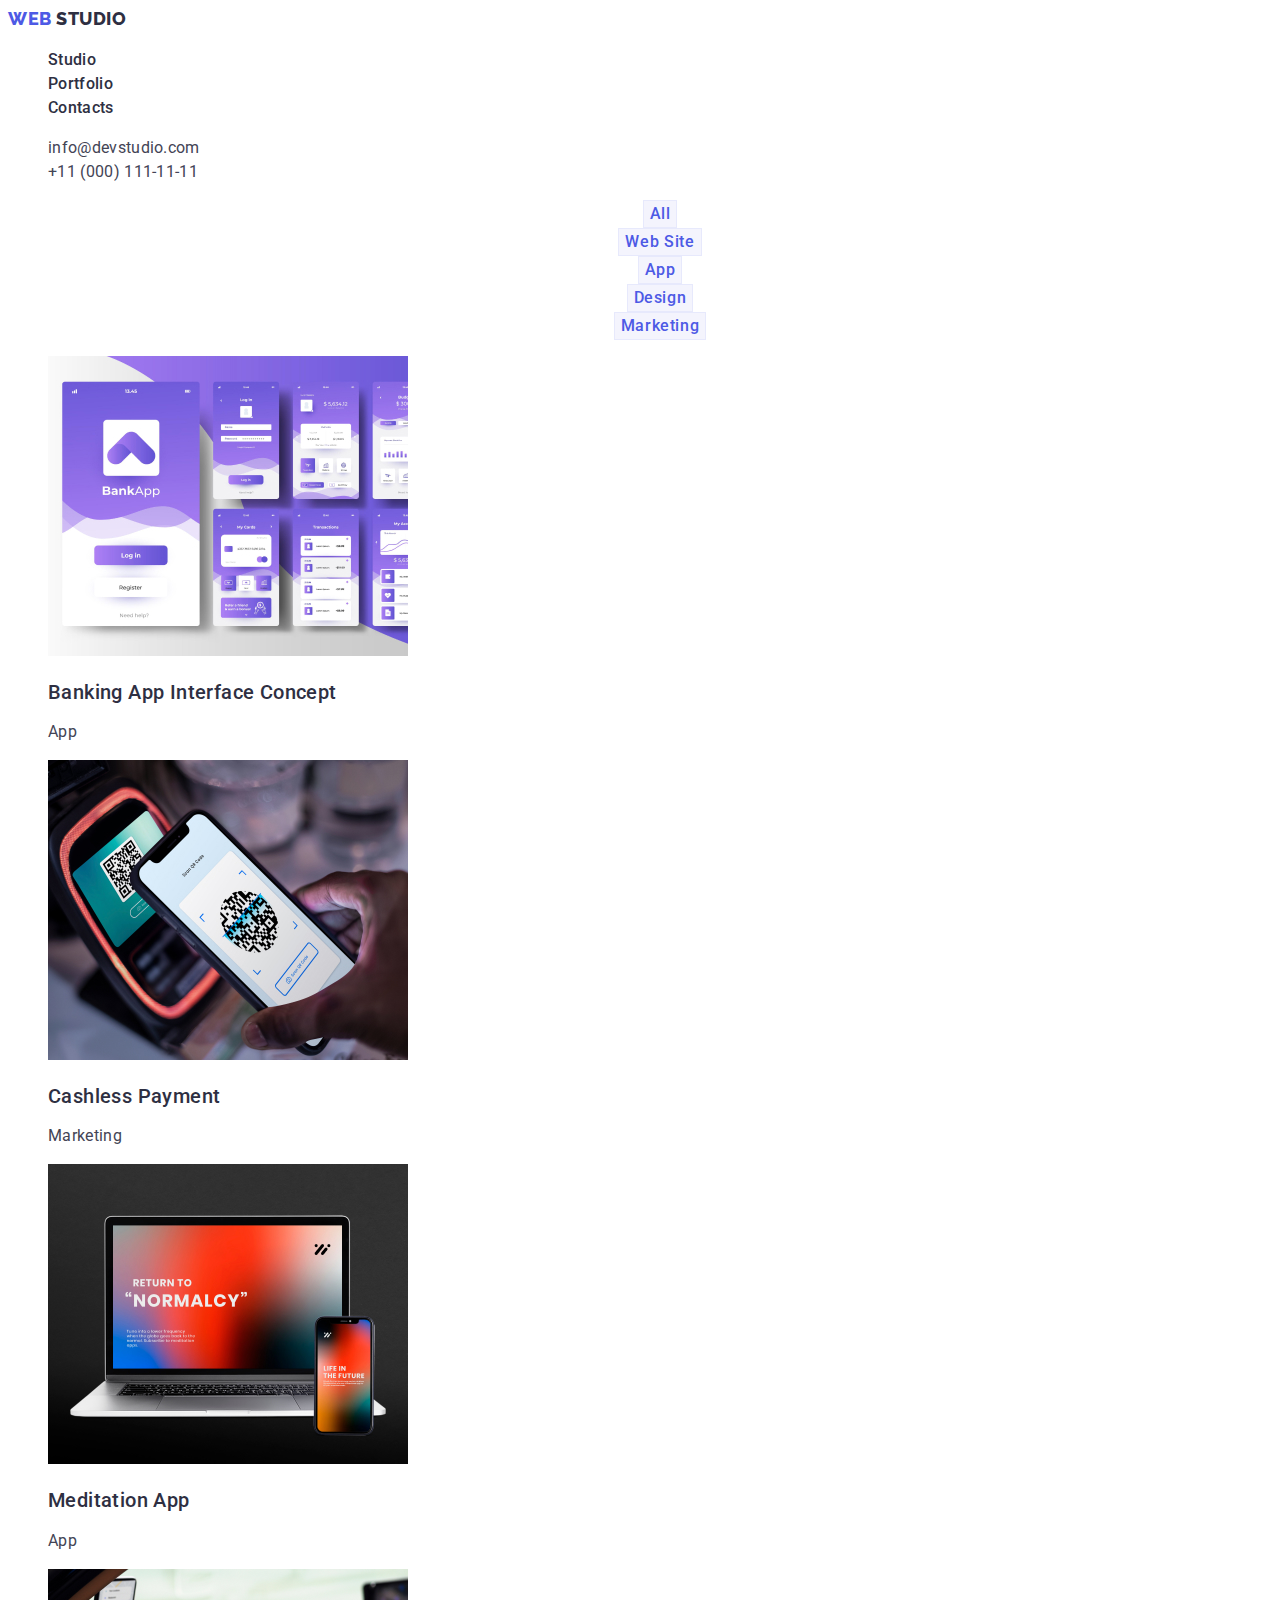
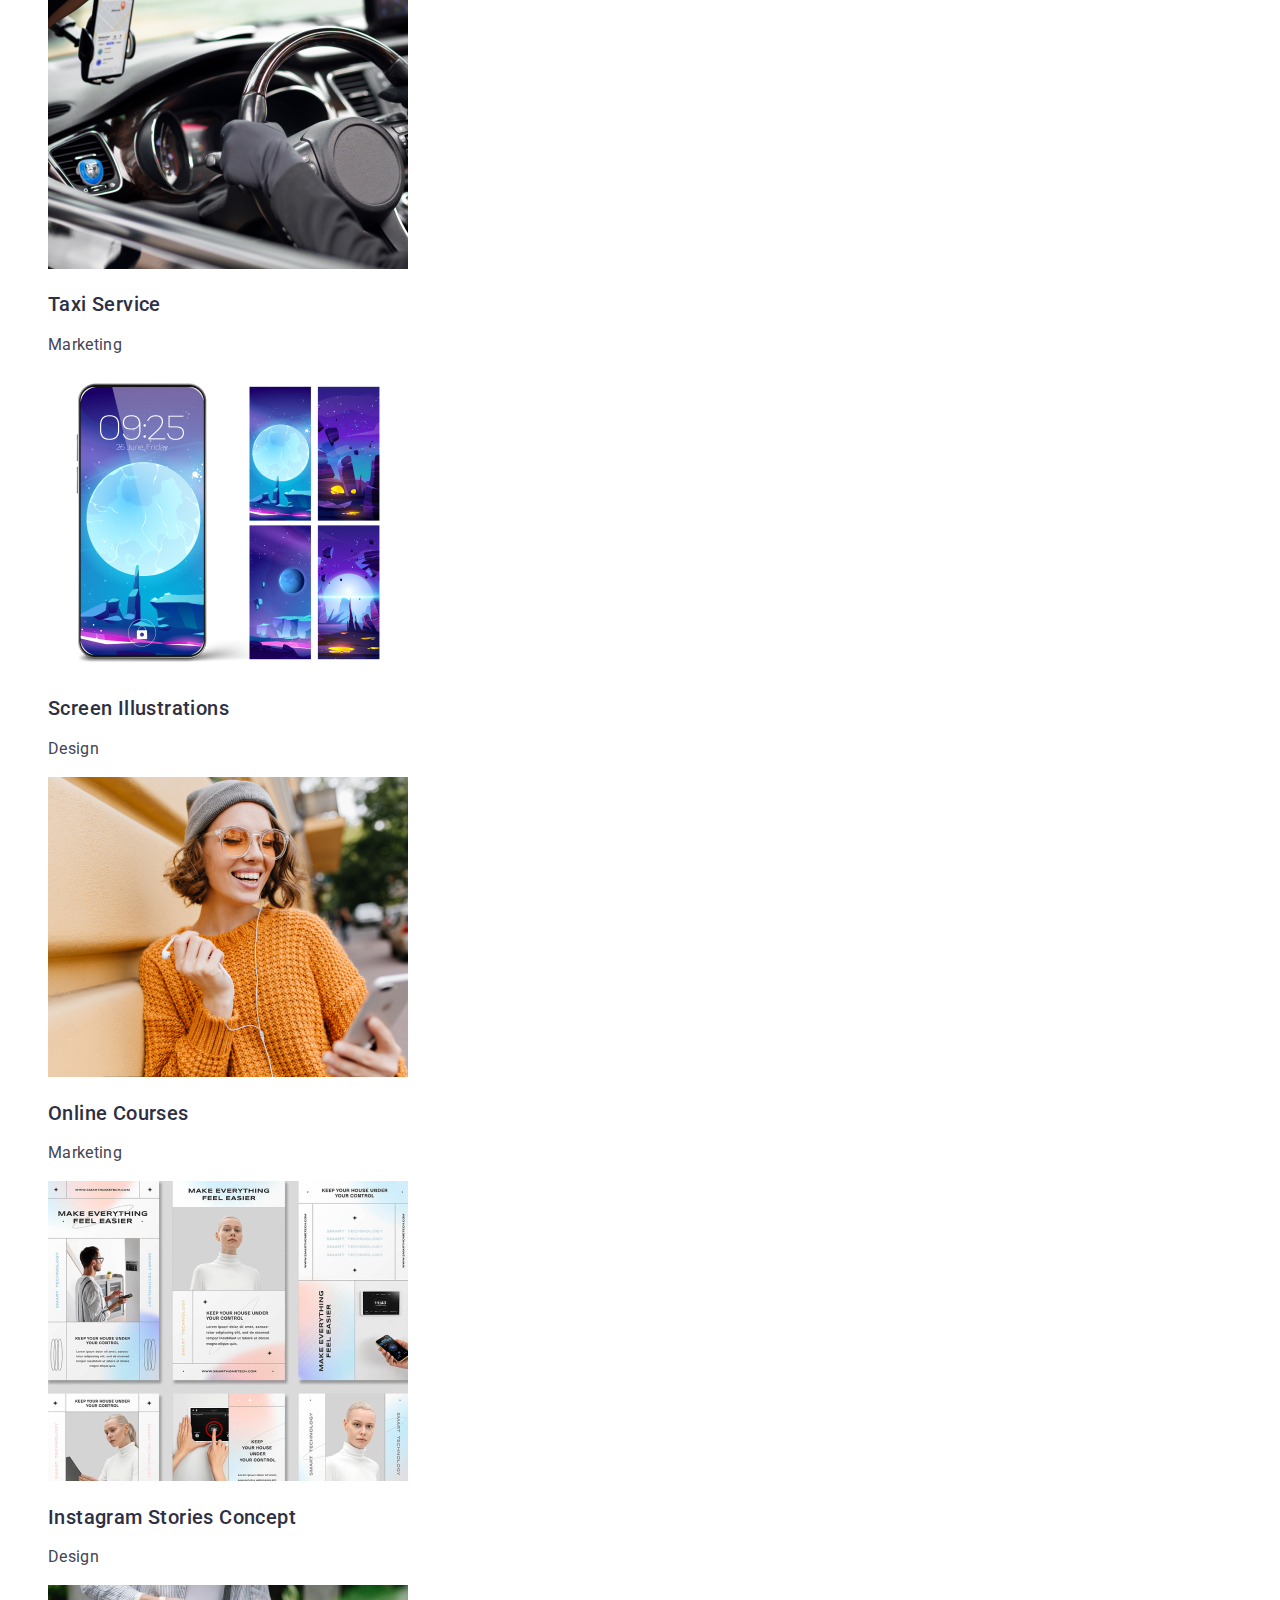
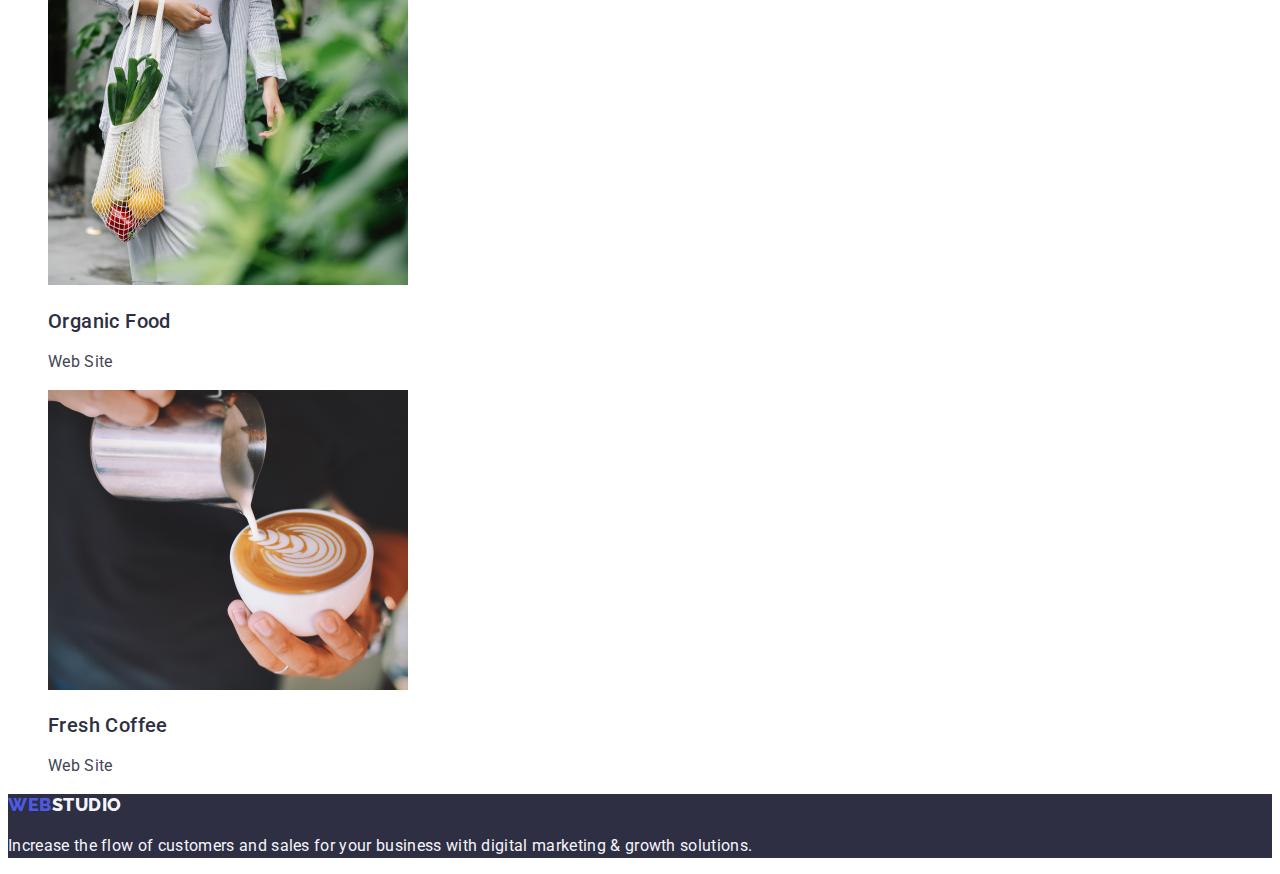
==== portfolio.html @ d9db2a0a "Initial commit" ====
<!DOCTYPE html>
<html lang="en">
  <head>
    <meta charset="UTF-8" />
    <meta name="viewport" content="width=device-width, initial-scale=1.0" />
    <title>WebStudio</title>
    <link rel="preconnect" href="https://fonts.googleapis.com" />
    <link rel="preconnect" href="https://fonts.gstatic.com" crossorigin />
    <link
      href="https://fonts.googleapis.com/css2?family=Raleway:wght@800&family=Roboto:wght@400;500;700;900&display=swap"
      rel="stylesheet"
    />
    <link rel="stylesheet" href="./css/style.css" />
  </head>
  <body>
    <!-- HEADER -->

    <header>
      <nav>
        <a class="logo-header link" href="./index.html"
          >Web <span class="logo-header-blue">Studio</span></a
        >
        <ul class="site-nav list">
          <li><a class="link" href="./index.html">Studio</a></li>
          <li><a class="link" href="./portfolio.html">Portfolio</a></li>
          <li><a class="link" href="">Contacts</a></li>
        </ul>
      </nav>
      <address class="site-nav-address">
        <ul class="site-nav list">
          <li>
            <a href="mailto:info@devstudio.com" class="contacts link">info@devstudio.com</a>
          </li>
          <li>
            <a href="tel:+110001111111" class="contacts link">+11 (000) 111-11-11</a>
          </li>
        </ul>
      </address>
    </header>

    <!-- MAIN -->
    <main>
      <section class="section-nav-gallery">
        <h1 hidden>Portfolio</h1>
        <ul class="btn-list list">
          <li><button type="button" class="btn-nav">All</button></li>
          <li><button type="button" class="btn-nav">Web Site</button></li>
          <li><button type="button" class="btn-nav">App</button></li>
          <li><button type="button" class="btn-nav">Design</button></li>
          <li><button type="button" class="btn-nav">Marketing</button></li>
        </ul>

        <ul class="nav-gallery list">
          <li class="gallery-img link">
            <a class="link galerry-card" href="">
              <img
                src="./images/content-card-1.jpg"
                alt="Banking App Interface Concept"
                width="360"
              />
              <h2 class="gallery-list-title">Banking App Interface Concept</h2>
              <p class="gallery-list-text">App</p>
            </a>
          </li>

          <li class="gallery-img link">
            <a class="link galerry-card" href="">
              <img src="./images/content-card-2.jpg" alt="Cashless Payment" width="360" />
              <h2 class="gallery-list-title">Cashless Payment</h2>
              <p class="gallery-list-text">Marketing</p>
            </a>
          </li>

          <li class="gallery-img link">
            <a class="link galerry-card" href="">
              <img src="./images/content-card-3.jpg" alt="Meditation App" width="360" />
              <h2 class="gallery-list-title">Meditation App</h2>
              <p class="gallery-list-text">App</p>
            </a>
          </li>

          <li class="gallery-img link">
            <a class="link galerry-card" href="">
              <img src="./images/content-card-4.jpg" alt="Taxi Service" width="360" />
              <h2 class="gallery-list-title">Taxi Service</h2>
              <p class="gallery-list-text">Marketing</p>
            </a>
          </li>

          <li class="gallery-img link">
            <a class="link galerry-card" href="">
              <img src="./images/content-card-5.jpg" alt="Screen Illustrations" width="360" />
              <h2 class="gallery-list-title">Screen Illustrations</h2>
              <p class="gallery-list-text">Design</p>
            </a>
          </li>

          <li class="gallery-img link">
            <a class="link galerry-card" href="">
              <img src="./images/content-card-6.jpg" alt="Online Courses" width="360" />
              <h2 class="gallery-list-title">Online Courses</h2>
              <p class="gallery-list-text">Marketing</p>
            </a>
          </li>

          <li class="gallery-img link">
            <a class="link galerry-card" href="">
              <img src="./images/content-card-7.jpg" alt="Instagram Stories Concept" width="360" />
              <h2 class="gallery-list-title">Instagram Stories Concept</h2>
              <p class="gallery-list-text">Design</p>
            </a>
          </li>

          <li class="gallery-img link">
            <a class="link galerry-card" href="">
              <img src="./images/content-card-8.jpg" alt="Organic Food" width="360" />
              <h2 class="gallery-list-title">Organic Food</h2>
              <p class="gallery-list-text">Web Site</p>
            </a>
          </li>

          <li class="gallery-img link">
            <a class="link galerry-card" href="">
              <img src="./images/content-card-9.jpg" alt="Fresh Coffee" width="360" />
              <h2 class="gallery-list-title">Fresh Coffee</h2>
              <p class="gallery-list-text">Web Site</p>
            </a>
          </li>
        </ul>
      </section>
    </main>

    <!-- FOOTER -->

    <footer class="section-footer">
      <a class="logo-footer link" href="./index.html">
        Web<span class="logo-footer-white">Studio</span>
      </a>
      <p class="text-footer">
        Increase the flow of customers and sales for your business with digital marketing & growth
        solutions.
      </p>
    </footer>
  </body>
</html>
---- css/style.css ----
:root {
  --primary-bg-color: #ffffff;
  --secondary-bg-color: #2e2f42;
  --color-main-text: #2e2f42;
  --color-secondary-text: #434455;
  --accent: #4d5ae5;
  --accent-pressed-state: #404bbf;
  --color-bg-team: #f4f4fd;
}
body {
  font-family: 'Roboto', sans-serif;
  font-size: 16px;
  font-weight: 400;
  line-height: 1.5;
  letter-spacing: 0.02em;
  color: var(--color-secondary-text);
  background-color: var(--primary-bg-color);
}
.list {
  list-style: none;
}
.link {
  text-decoration: none;
}
.logo-header,
.logo-footer {
  font-family: 'Raleway', sans-serif;
  font-weight: 800;
  font-size: 18px;
  line-height: 1.17;
  letter-spacing: 0.03em;
  text-transform: uppercase;
  text-decoration: none;
  color: var(--accent);
}
.logo-header-blue {
  color: var(--color-main-text);
}
.site-nav-address {
  font-style: normal;
}
.site-nav {
  font-weight: 500;
  font-size: 16px;
  line-height: 1.5;
  letter-spacing: 0.02em;
  color: var(--color-main-text);
}
.site-nav .link {
  color: var(--color-main-text);
  font-weight: 500;
}
.site-nav .link:hover,
.site-nav .link:focus {
  color: var(--accent-pressed-state);
}
.contacts.link {
  color: var(--color-secondary-text);
  text-decoration: none;
  font-weight: 400;
  font-style: normal;
}
.site-nav .contact-link:hover,
.site-nav .contact-link:focus {
  color: var(--accent-pressed-state);
}
.btn-list {
  text-align: center;
}
.btn-nav {
  font-family: 'Roboto', sans-serif;
  font-weight: 500;
  font-size: 16px;
  line-height: 1.5;
  letter-spacing: 0.04em;
  cursor: pointer;
  background: var(--color-bg-team);
  border: 1px solid #e7e9fc;
  color: var(--accent);
}
.btn-list .btn-nav:hover,
.btn-list .btn-nav:focus {
  color: #ffffff;
  background: var(--accent-pressed-state);

  border: none;
}
.gallery-list-title {
  font-weight: 500;
  font-size: 20px;
  line-height: 1.2;
  letter-spacing: 0.02em;
  color: var(--color-main-text);
}
.gallery-list-text {
  color: var(--color-secondary-text);
}
.section-footer {
  color: #e7e9fc;
  text-align: left;
  background-color: var(--secondary-bg-color);
}
.logo-footer-white {
  color: var(--color-bg-team);
}
.text-footer {
  color: var(--color-bg-team);
}
.hero {
  color: #ffffff;
  background-color: var(--secondary-bg-color);
  text-align: center;
}
.section-banner-title {
  font-weight: 700;
  font-size: 56px;
  line-height: 1.07;
  letter-spacing: 0.02em;
}
.btn-banner {
  font-family: 'Roboto', sans-serif;
  background: var(--accent);
  font-weight: 500;
  font-size: 16px;
  letter-spacing: 0.04em;
  border: none;
  line-height: 1.5;
  color: #ffffff;
  cursor: pointer;
}
.hero .btn-banner:hover,
.hero .btn-banner:focus {
  background-color: var(--accent-pressed-state);
}
.features-list {
  text-align: left;
}
.card-title {
  font-weight: 500;
  font-size: 20px;
  line-height: 1.2;
  letter-spacing: 0.02em;
  color: var(--color-main-text);
}
.works-list {
  list-style: none;
  text-align: center;
}
.section-list {
  text-align: center;
}
.section-team {
  background-color: var(--color-bg-team);
}
.section-title {
  font-weight: 700;
  font-size: 36px;
  line-height: 1.11;
  text-align: center;
  letter-spacing: 0.02em;
  text-transform: capitalize;
  color: var(--color-main-text);
}
.section-img {
  background-color: var(--primary-bg-color);
}
.section-team-text {
  font-size: 16px;
  line-height: 1.5;
}
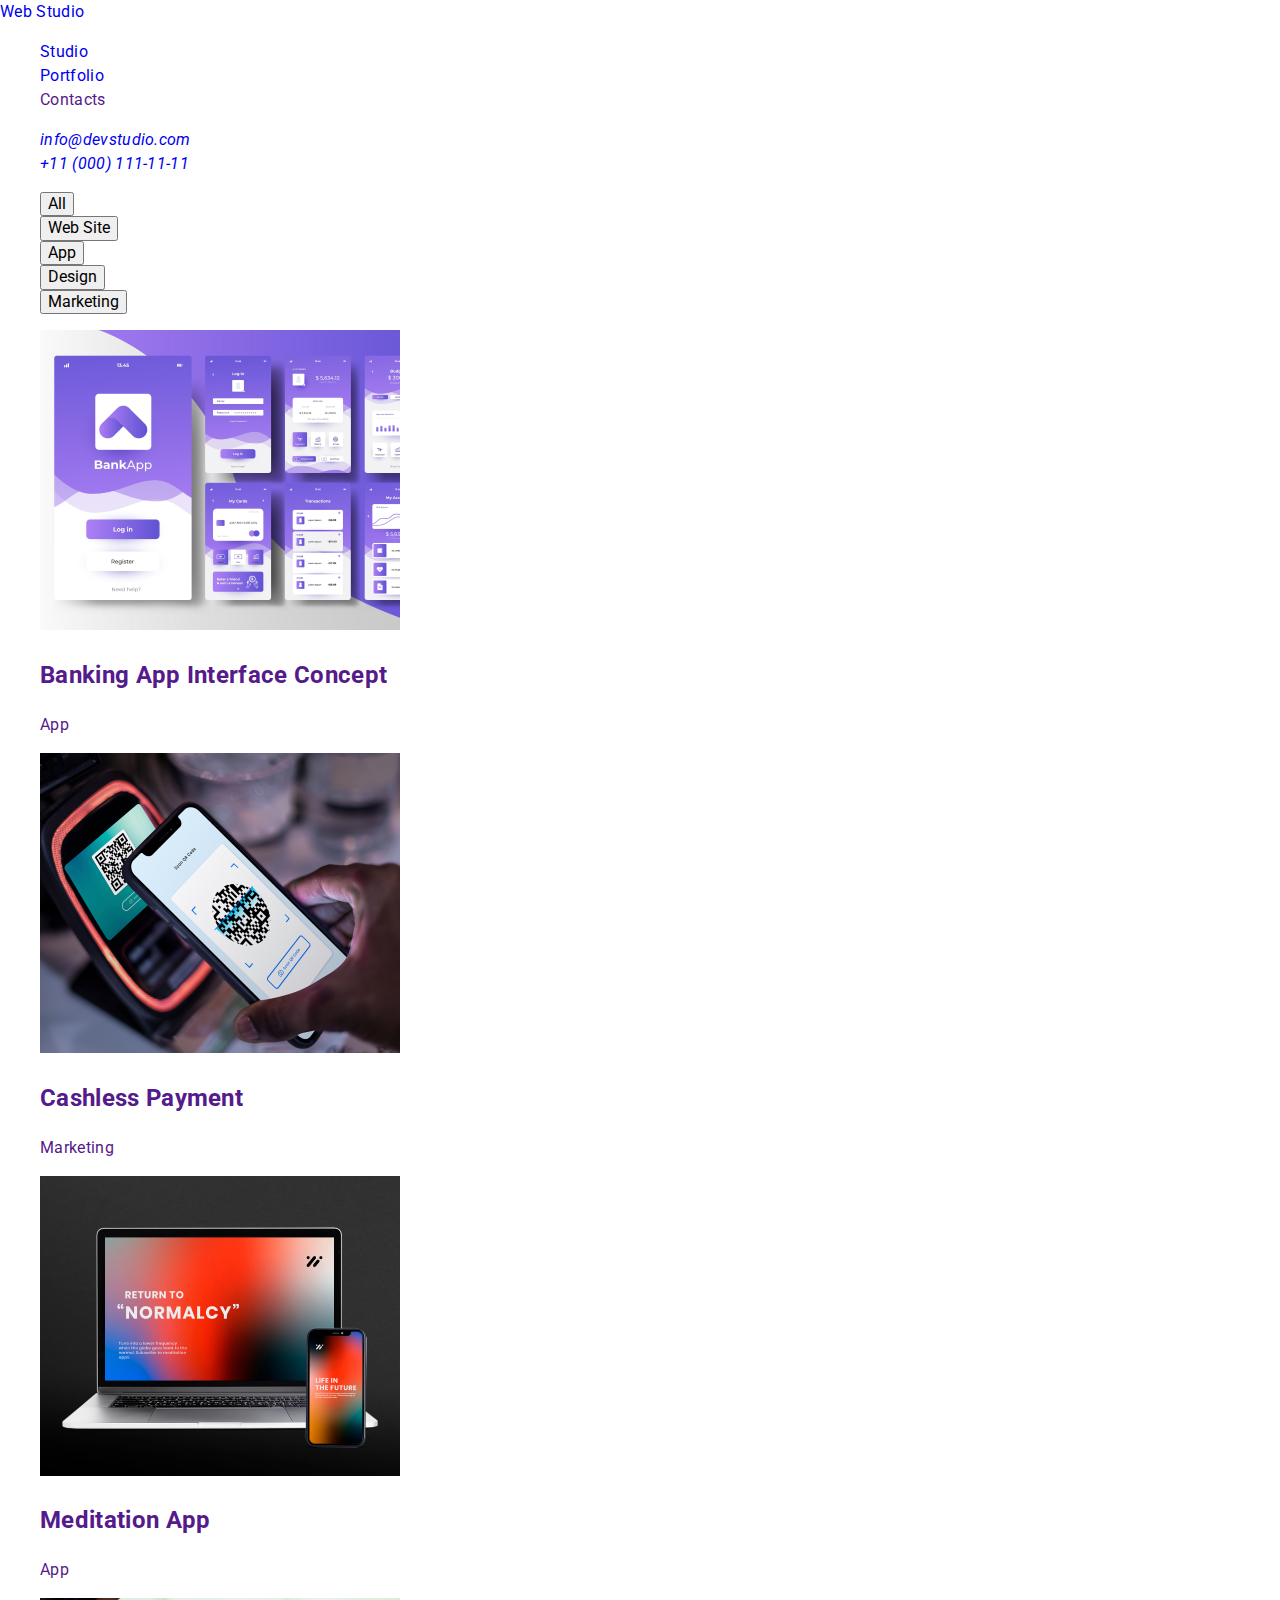
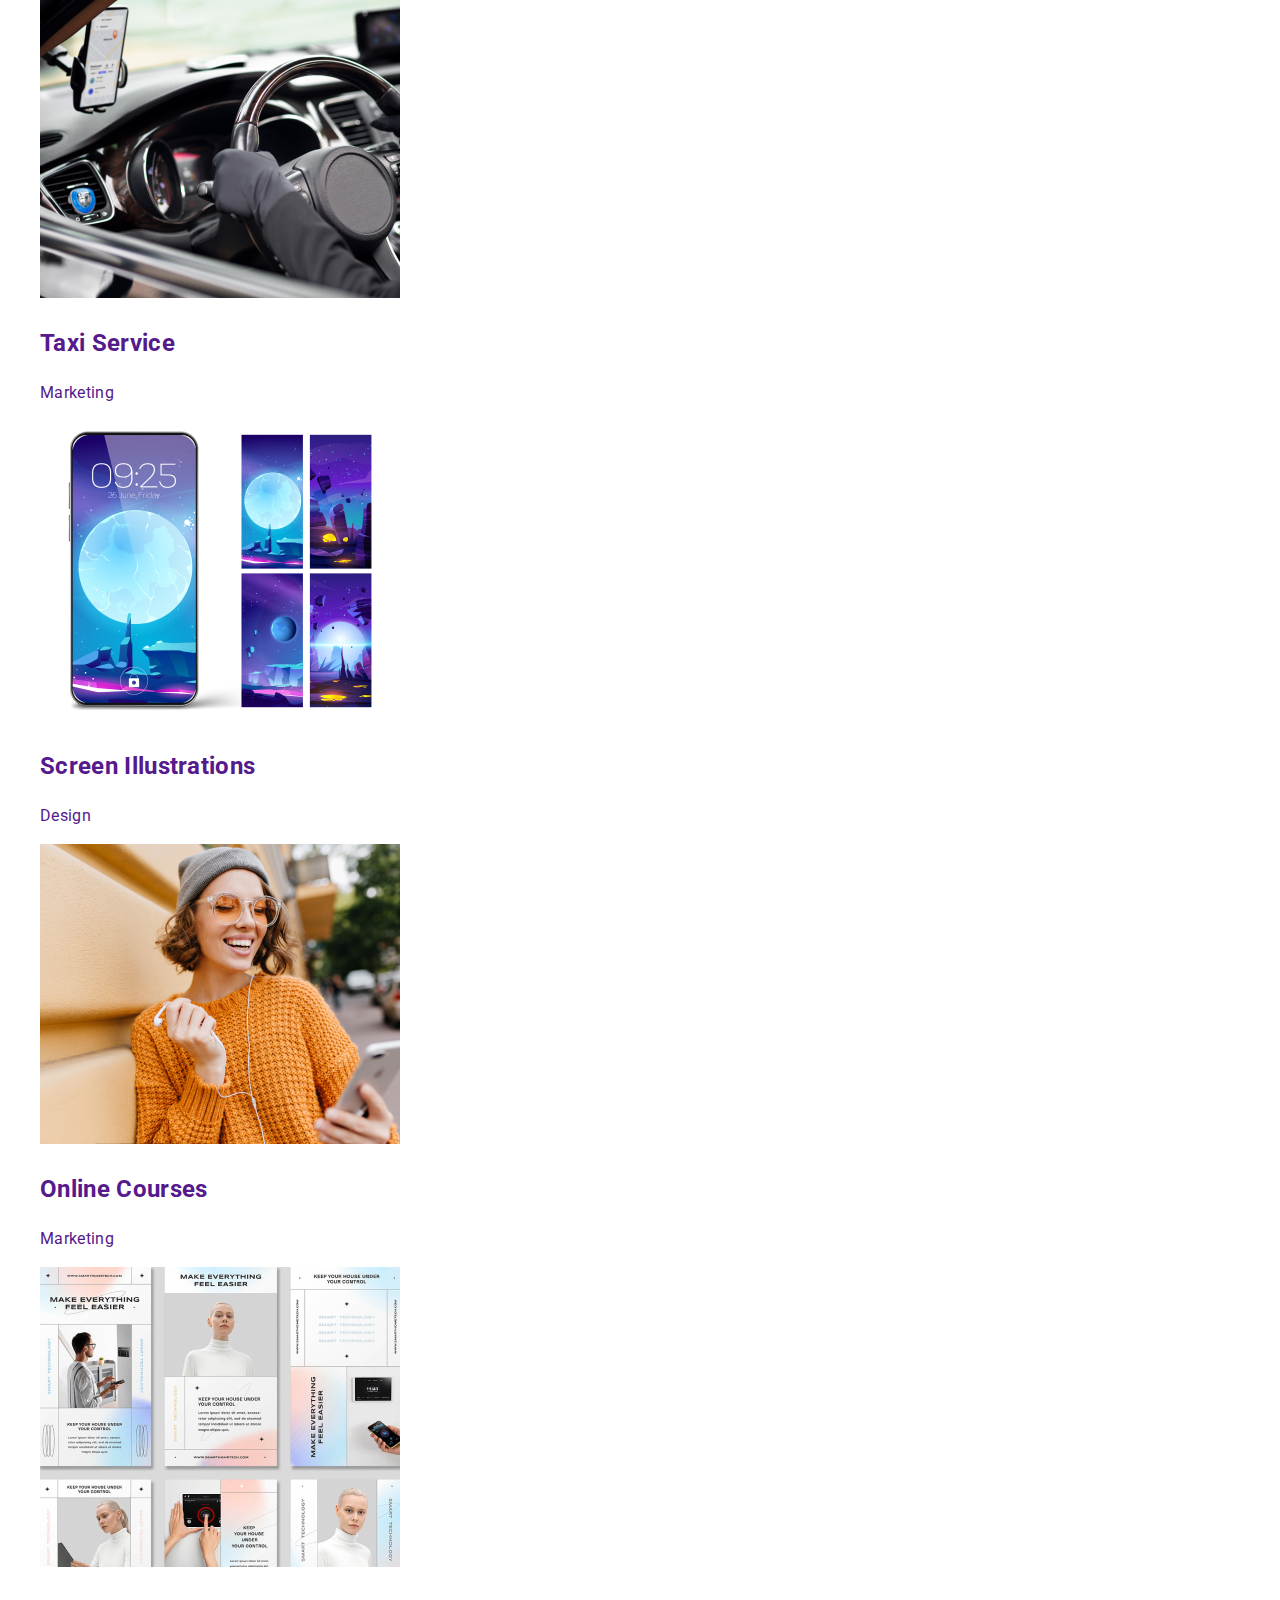
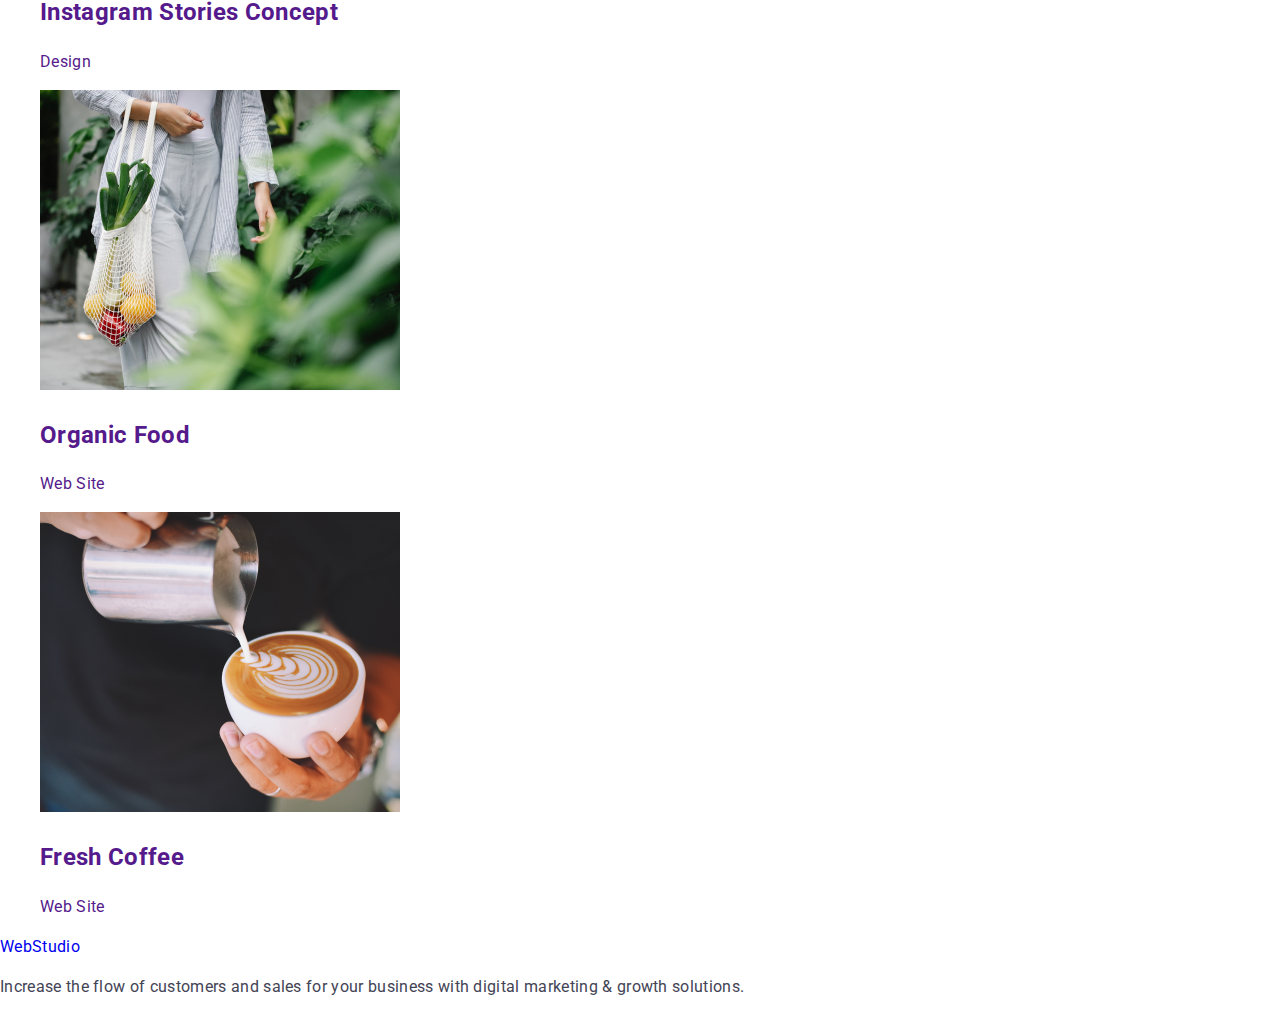
==== commit d778fbd1: "Update index.html+portfolio.html" ====
--- a/portfolio.html
+++ b/portfolio.html
@@ -10,136 +10,167 @@
       href="https://fonts.googleapis.com/css2?family=Raleway:wght@800&family=Roboto:wght@400;500;700;900&display=swap"
       rel="stylesheet"
     />
+    <link
+      rel="stylesheet"
+      href="https://cdnjs.cloudflare.com/ajax/libs/modern-normalize/1.0.0/modern-normalize.min.css"
+    />
     <link rel="stylesheet" href="./css/style.css" />
   </head>
   <body>
     <!-- HEADER -->
 
-    <header>
-      <nav>
-        <a class="logo-header link" href="./index.html"
-          >Web <span class="logo-header-blue">Studio</span></a
-        >
-        <ul class="site-nav list">
-          <li><a class="link" href="./index.html">Studio</a></li>
-          <li><a class="link" href="./portfolio.html">Portfolio</a></li>
-          <li><a class="link" href="">Contacts</a></li>
-        </ul>
-      </nav>
-      <address class="site-nav-address">
-        <ul class="site-nav list">
-          <li>
-            <a href="mailto:info@devstudio.com" class="contacts link">info@devstudio.com</a>
-          </li>
-          <li>
-            <a href="tel:+110001111111" class="contacts link">+11 (000) 111-11-11</a>
-          </li>
-        </ul>
-      </address>
+    <header class="header-logo">
+      <div class="container">
+        <nav>
+          <a class="logo link" href="./index.html">Web <span class="logo-blue">Studio</span></a>
+          <!-- nav list -->
+          <ul class="list">
+            <li class="item"><a href="./index.html" class="link">Studio</a></li>
+            <li class="item"><a href="./portfolio.html" class="link">Portfolio</a></li>
+            <li class="item"><a href="" class="link">Contacts</a></li>
+          </ul>
+        </nav>
+        <!-- adress -->
+        <address class="address">
+          <ul class="contacts list">
+            <li class="item">
+              <a href="mailto:info@devstudio.com" class="link">info@devstudio.com</a>
+            </li>
+            <li class="item">
+              <a href="tel:+110001111111" class="link">+11 (000) 111-11-11</a>
+            </li>
+          </ul>
+        </address>
+      </div>
     </header>
 
     <!-- MAIN -->
     <main>
-      <section class="section-nav-gallery">
-        <h1 hidden>Portfolio</h1>
-        <ul class="btn-list list">
-          <li><button type="button" class="btn-nav">All</button></li>
-          <li><button type="button" class="btn-nav">Web Site</button></li>
-          <li><button type="button" class="btn-nav">App</button></li>
-          <li><button type="button" class="btn-nav">Design</button></li>
-          <li><button type="button" class="btn-nav">Marketing</button></li>
-        </ul>
+      <!-- gallery buttons -->
+      <section class="gallery">
+        <div class="container">
+          <h1 hidden>Buttons</h1>
+          <ul class="list">
+            <li class="item"><button type="button" class="btn-gallery">All</button></li>
+            <li class="item"><button type="button" class="btn-gallery">Web Site</button></li>
+            <li class="item"><button type="button" class="btn-gallery">App</button></li>
+            <li class="item"><button type="button" class="btn-gallery">Design</button></li>
+            <li class="item"><button type="button" class="btn-gallery">Marketing</button></li>
+          </ul>
+          <!-- gallery cards -->
+          <ul class="list">
+            <li class="gallery-card">
+              <a class="link" href="">
+                <img
+                  src="./images/content-card-1.jpg"
+                  alt="Banking App Interface Concept"
+                  width="360"
+                />
+                <div class="info">
+                  <h2 class="title">Banking App Interface Concept</h2>
+                  <p class="text">App</p>
+                </div>
+              </a>
+            </li>
 
-        <ul class="nav-gallery list">
-          <li class="gallery-img link">
-            <a class="link galerry-card" href="">
-              <img
-                src="./images/content-card-1.jpg"
-                alt="Banking App Interface Concept"
-                width="360"
-              />
-              <h2 class="gallery-list-title">Banking App Interface Concept</h2>
-              <p class="gallery-list-text">App</p>
-            </a>
-          </li>
+            <li class="gallery-card">
+              <a class="link" href="">
+                <img src="./images/content-card-2.jpg" alt="Cashless Payment" width="360" />
+                <div class="info">
+                  <h2 class="title">Cashless Payment</h2>
+                  <p class="text">Marketing</p>
+                </div>
+              </a>
+            </li>
 
-          <li class="gallery-img link">
-            <a class="link galerry-card" href="">
-              <img src="./images/content-card-2.jpg" alt="Cashless Payment" width="360" />
-              <h2 class="gallery-list-title">Cashless Payment</h2>
-              <p class="gallery-list-text">Marketing</p>
-            </a>
-          </li>
+            <li class="gallery-card">
+              <a class="link" href="">
+                <img src="./images/content-card-3.jpg" alt="Meditation App" width="360" />
+                <div class="info">
+                  <h2 class="title">Meditation App</h2>
+                  <p class="text">App</p>
+                </div>
+              </a>
+            </li>
 
-          <li class="gallery-img link">
-            <a class="link galerry-card" href="">
-              <img src="./images/content-card-3.jpg" alt="Meditation App" width="360" />
-              <h2 class="gallery-list-title">Meditation App</h2>
-              <p class="gallery-list-text">App</p>
-            </a>
-          </li>
+            <li class="gallery-card">
+              <a class="link" href="">
+                <img src="./images/content-card-4.jpg" alt="Taxi Service" width="360" />
+                <div class="info">
+                  <h2 class="title">Taxi Service</h2>
+                  <p class="text">Marketing</p>
+                </div>
+              </a>
+            </li>
 
-          <li class="gallery-img link">
-            <a class="link galerry-card" href="">
-              <img src="./images/content-card-4.jpg" alt="Taxi Service" width="360" />
-              <h2 class="gallery-list-title">Taxi Service</h2>
-              <p class="gallery-list-text">Marketing</p>
-            </a>
-          </li>
+            <li class="gallery-card">
+              <a class="link" href="">
+                <img src="./images/content-card-5.jpg" alt="Screen Illustrations" width="360" />
+                <div class="info">
+                  <h2 class="title">Screen Illustrations</h2>
+                  <p class="text">Design</p>
+                </div>
+              </a>
+            </li>
 
-          <li class="gallery-img link">
-            <a class="link galerry-card" href="">
-              <img src="./images/content-card-5.jpg" alt="Screen Illustrations" width="360" />
-              <h2 class="gallery-list-title">Screen Illustrations</h2>
-              <p class="gallery-list-text">Design</p>
-            </a>
-          </li>
+            <li class="gallery-card">
+              <a class="link" href="">
+                <img src="./images/content-card-6.jpg" alt="Online Courses" width="360" />
+                <div class="info">
+                  <h2 class="title">Online Courses</h2>
+                  <p class="text">Marketing</p>
+                </div>
+              </a>
+            </li>
 
-          <li class="gallery-img link">
-            <a class="link galerry-card" href="">
-              <img src="./images/content-card-6.jpg" alt="Online Courses" width="360" />
-              <h2 class="gallery-list-title">Online Courses</h2>
-              <p class="gallery-list-text">Marketing</p>
-            </a>
-          </li>
+            <li class="gallery-card">
+              <a class="link" href="">
+                <img
+                  src="./images/content-card-7.jpg"
+                  alt="Instagram Stories Concept"
+                  width="360"
+                />
+                <div class="info">
+                  <h2 class="title">Instagram Stories Concept</h2>
+                  <p class="text">Design</p>
+                </div>
+              </a>
+            </li>
 
-          <li class="gallery-img link">
-            <a class="link galerry-card" href="">
-              <img src="./images/content-card-7.jpg" alt="Instagram Stories Concept" width="360" />
-              <h2 class="gallery-list-title">Instagram Stories Concept</h2>
-              <p class="gallery-list-text">Design</p>
-            </a>
-          </li>
+            <li class="gallery-card">
+              <a class="link" href="">
+                <img src="./images/content-card-8.jpg" alt="Organic Food" width="360" />
+                <div class="info">
+                  <h2 class="title">Organic Food</h2>
+                  <p class="text">Web Site</p>
+                </div>
+              </a>
+            </li>
 
-          <li class="gallery-img link">
-            <a class="link galerry-card" href="">
-              <img src="./images/content-card-8.jpg" alt="Organic Food" width="360" />
-              <h2 class="gallery-list-title">Organic Food</h2>
-              <p class="gallery-list-text">Web Site</p>
-            </a>
-          </li>
-
-          <li class="gallery-img link">
-            <a class="link galerry-card" href="">
-              <img src="./images/content-card-9.jpg" alt="Fresh Coffee" width="360" />
-              <h2 class="gallery-list-title">Fresh Coffee</h2>
-              <p class="gallery-list-text">Web Site</p>
-            </a>
-          </li>
-        </ul>
+            <li class="gallery-card">
+              <a class="link" href="">
+                <img src="./images/content-card-9.jpg" alt="Fresh Coffee" width="360" />
+                <div class="info">
+                  <h2 class="title">Fresh Coffee</h2>
+                  <p class="text">Web Site</p>
+                </div>
+              </a>
+            </li>
+          </ul>
+        </div>
       </section>
     </main>
 
     <!-- FOOTER -->
 
-    <footer class="section-footer">
-      <a class="logo-footer link" href="./index.html">
-        Web<span class="logo-footer-white">Studio</span>
-      </a>
-      <p class="text-footer">
-        Increase the flow of customers and sales for your business with digital marketing & growth
-        solutions.
-      </p>
+    <footer class="footer">
+      <div class="container">
+        <a class="logo link" href="./index.html"> Web<span class="logo-white">Studio</span> </a>
+        <p class="text">
+          Increase the flow of customers and sales for your business with digital marketing & growth
+          solutions.
+        </p>
+      </div>
     </footer>
   </body>
 </html>
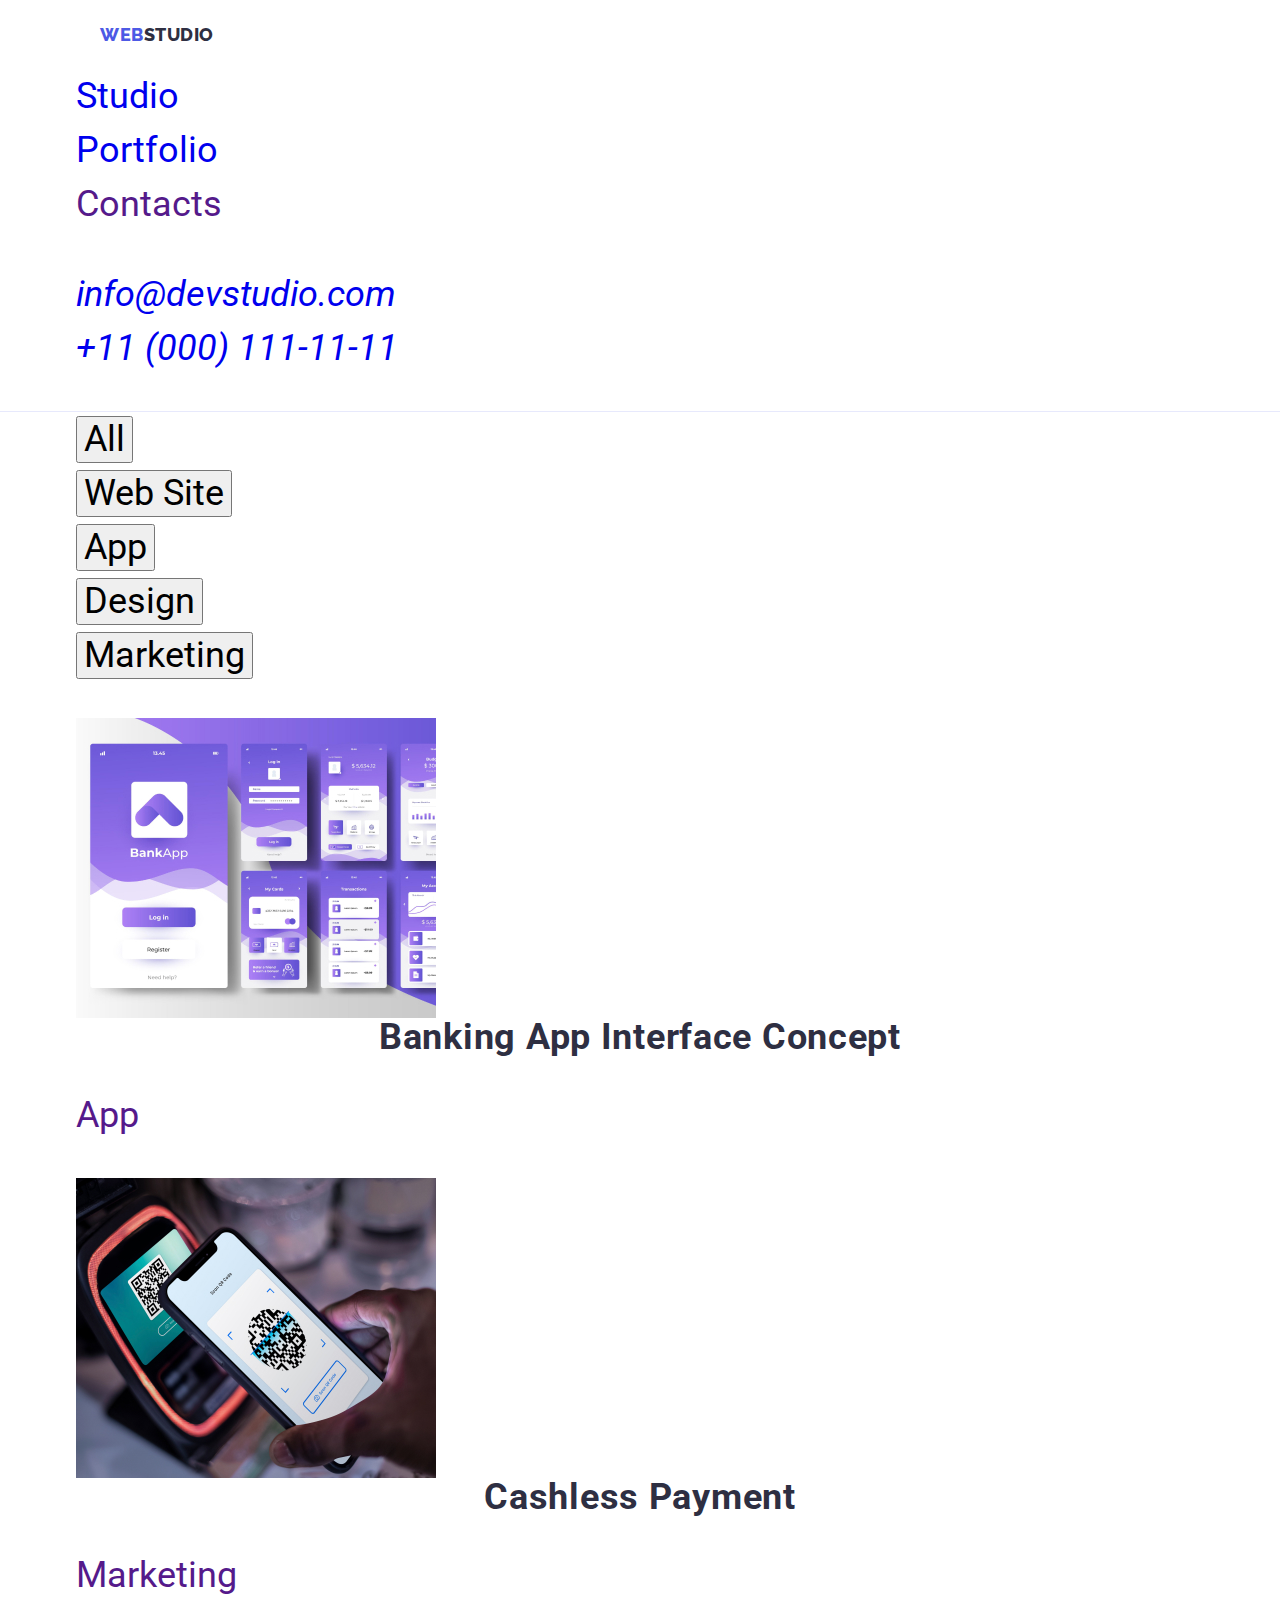
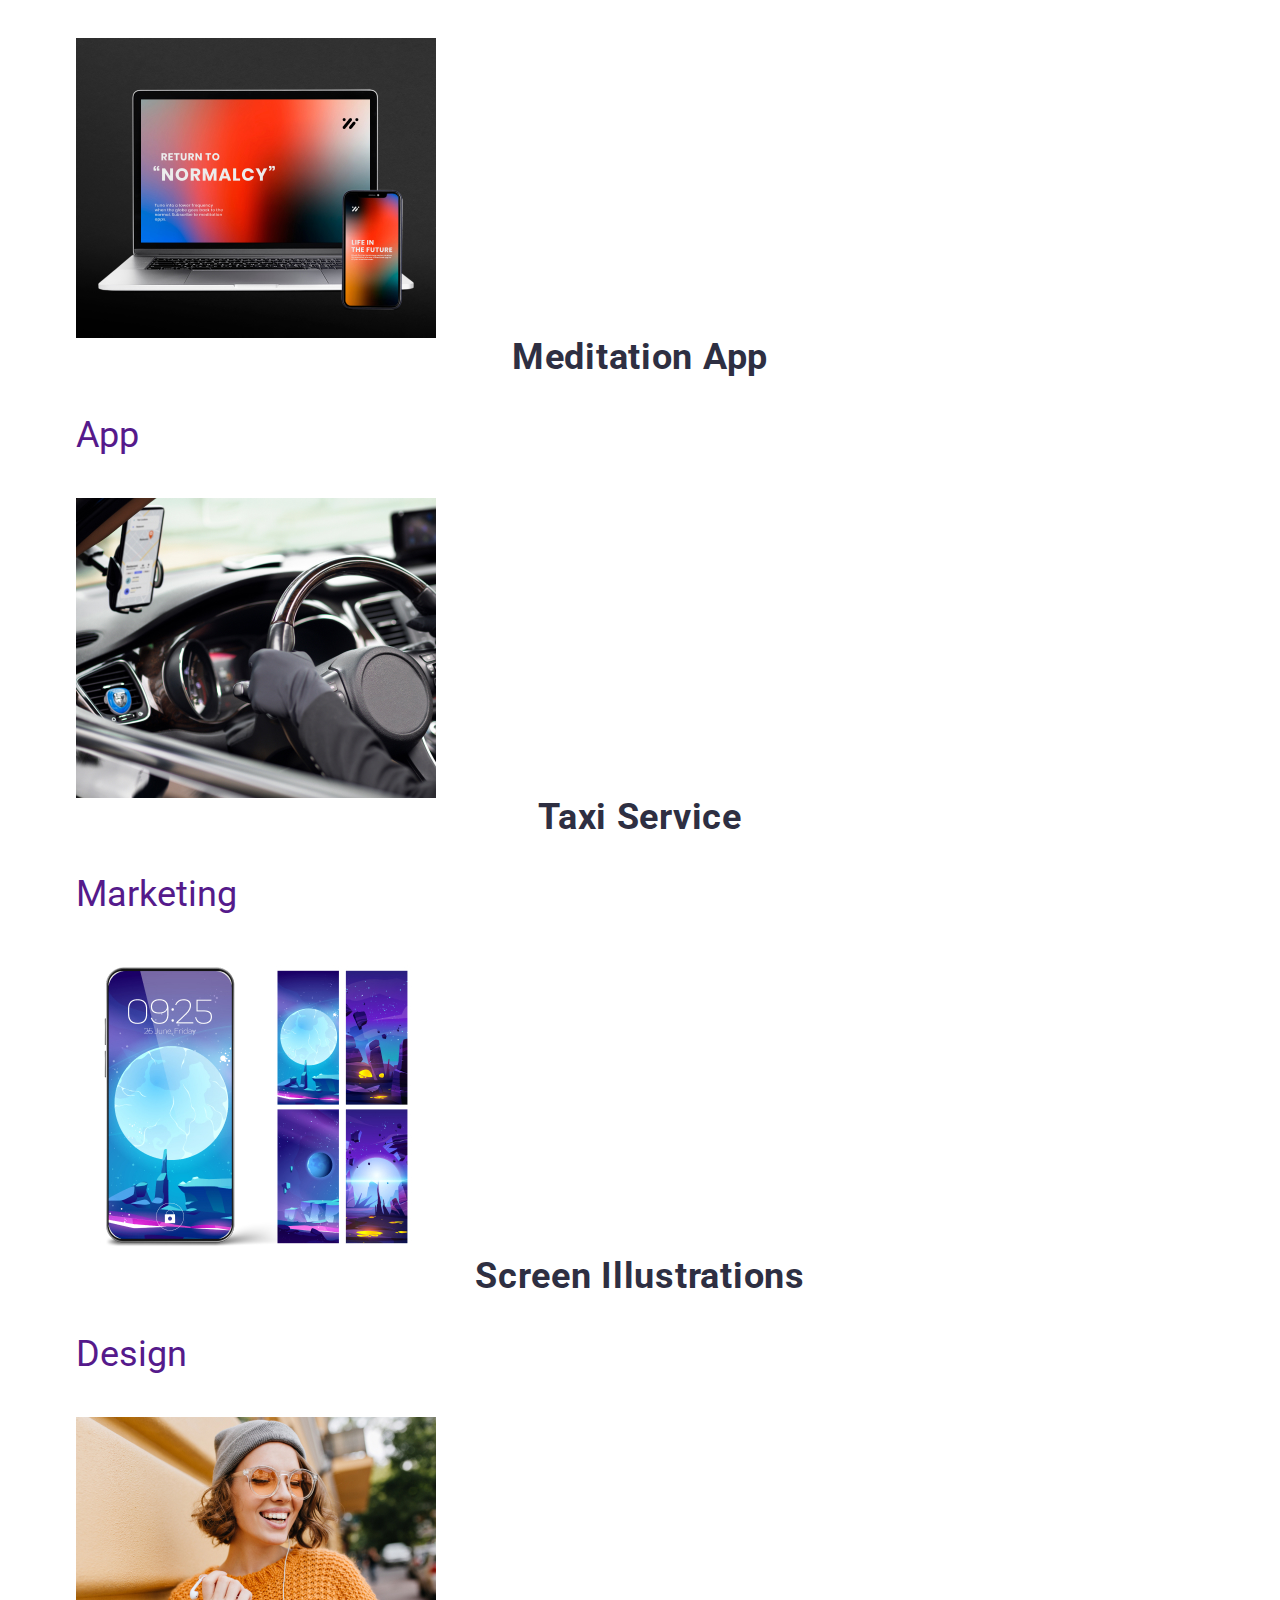
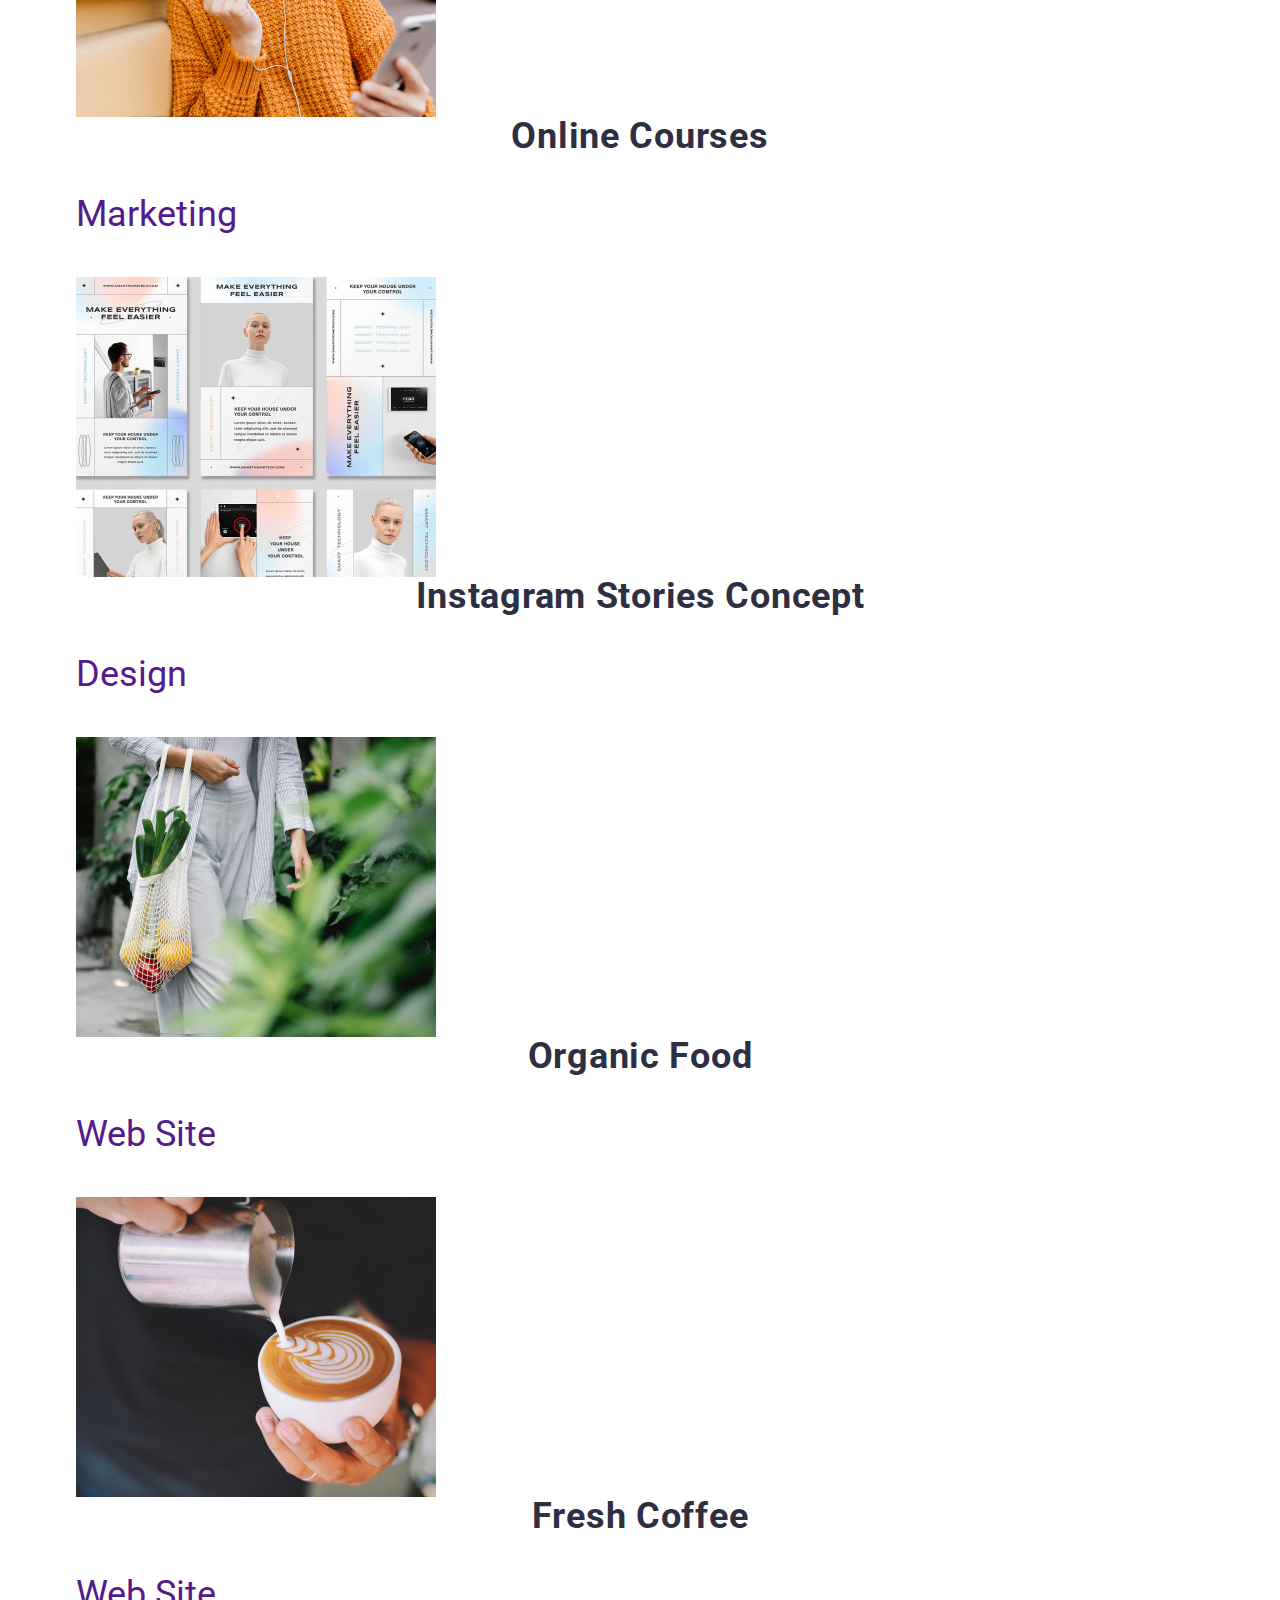
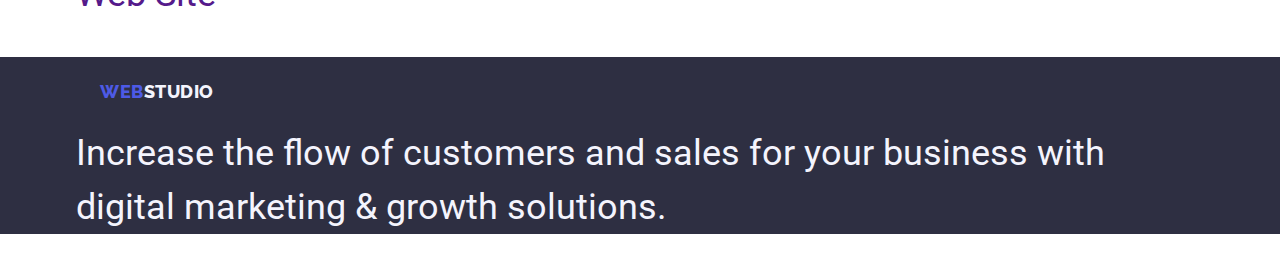
==== commit 0b180475: "Update" ====
--- a/portfolio.html
+++ b/portfolio.html
@@ -12,17 +12,17 @@
     />
     <link
       rel="stylesheet"
-      href="https://cdnjs.cloudflare.com/ajax/libs/modern-normalize/1.0.0/modern-normalize.min.css"
+      href="https://cdnjs.cloudflare.com/ajax/libs/modern-normalize/2.0.0/modern-normalize.min.css"
     />
     <link rel="stylesheet" href="./css/style.css" />
   </head>
   <body>
     <!-- HEADER -->
 
-    <header class="header-logo">
+    <header class="header">
       <div class="container">
-        <nav>
-          <a class="logo link" href="./index.html">Web <span class="logo-blue">Studio</span></a>
+        <nav class="nav">
+          <a href="./index.html" class="logo link">Web<span class="logo-blue">Studio</span></a>
           <!-- nav list -->
           <ul class="list">
             <li class="item"><a href="./index.html" class="link">Studio</a></li>
@@ -165,8 +165,8 @@
 
     <footer class="footer">
       <div class="container">
-        <a class="logo link" href="./index.html"> Web<span class="logo-white">Studio</span> </a>
-        <p class="text">
+        <a class="logo link" href="./index.html">Web<span class="logo-white">Studio</span> </a>
+        <p class="text-white">
           Increase the flow of customers and sales for your business with digital marketing & growth
           solutions.
         </p>
--- a/css/style.css
+++ b/css/style.css
@@ -1,4 +1,6 @@
 :root {
+  --primary-font: 'Roboto', sans-serif;
+  --secondary-font: 'Raleway', sans-serif;
   --primary-bg-color: #ffffff;
   --secondary-bg-color: #2e2f42;
   --color-main-text: #2e2f42;
@@ -7,12 +9,28 @@
   --accent-pressed-state: #404bbf;
   --color-bg-team: #f4f4fd;
 }
+h1,
+h2,
+h3,
+h4,
+p {
+  margin-top: 0;
+  padding-bottom: 0;
+}
+ul,
+ol {
+  margin-top: 0;
+  padding-bottom: 0;
+  padding-left: 0;
+}
+img {
+  display: block;
+}
 body {
-  font-family: 'Roboto', sans-serif;
-  font-size: 16px;
+  font-size: 36px;
   font-weight: 400;
   line-height: 1.5;
-  letter-spacing: 0.02em;
+  font-family: var(--primary-font);
   color: var(--color-secondary-text);
   background-color: var(--primary-bg-color);
 }
@@ -22,137 +40,10 @@
 .link {
   text-decoration: none;
 }
-.logo-header,
-.logo-footer {
-  font-family: 'Raleway', sans-serif;
-  font-weight: 800;
-  font-size: 18px;
-  line-height: 1.17;
-  letter-spacing: 0.03em;
-  text-transform: uppercase;
+/* title */
+.title {
+  font-family: 'Roboto', sans-serif;
   text-decoration: none;
-  color: var(--accent);
-}
-.logo-header-blue {
-  color: var(--color-main-text);
-}
-.site-nav-address {
-  font-style: normal;
-}
-.site-nav {
-  font-weight: 500;
-  font-size: 16px;
-  line-height: 1.5;
-  letter-spacing: 0.02em;
-  color: var(--color-main-text);
-}
-.site-nav .link {
-  color: var(--color-main-text);
-  font-weight: 500;
-}
-.site-nav .link:hover,
-.site-nav .link:focus {
-  color: var(--accent-pressed-state);
-}
-.contacts.link {
-  color: var(--color-secondary-text);
-  text-decoration: none;
-  font-weight: 400;
-  font-style: normal;
-}
-.site-nav .contact-link:hover,
-.site-nav .contact-link:focus {
-  color: var(--accent-pressed-state);
-}
-.btn-list {
-  text-align: center;
-}
-.btn-nav {
-  font-family: 'Roboto', sans-serif;
-  font-weight: 500;
-  font-size: 16px;
-  line-height: 1.5;
-  letter-spacing: 0.04em;
-  cursor: pointer;
-  background: var(--color-bg-team);
-  border: 1px solid #e7e9fc;
-  color: var(--accent);
-}
-.btn-list .btn-nav:hover,
-.btn-list .btn-nav:focus {
-  color: #ffffff;
-  background: var(--accent-pressed-state);
-
-  border: none;
-}
-.gallery-list-title {
-  font-weight: 500;
-  font-size: 20px;
-  line-height: 1.2;
-  letter-spacing: 0.02em;
-  color: var(--color-main-text);
-}
-.gallery-list-text {
-  color: var(--color-secondary-text);
-}
-.section-footer {
-  color: #e7e9fc;
-  text-align: left;
-  background-color: var(--secondary-bg-color);
-}
-.logo-footer-white {
-  color: var(--color-bg-team);
-}
-.text-footer {
-  color: var(--color-bg-team);
-}
-.hero {
-  color: #ffffff;
-  background-color: var(--secondary-bg-color);
-  text-align: center;
-}
-.section-banner-title {
-  font-weight: 700;
-  font-size: 56px;
-  line-height: 1.07;
-  letter-spacing: 0.02em;
-}
-.btn-banner {
-  font-family: 'Roboto', sans-serif;
-  background: var(--accent);
-  font-weight: 500;
-  font-size: 16px;
-  letter-spacing: 0.04em;
-  border: none;
-  line-height: 1.5;
-  color: #ffffff;
-  cursor: pointer;
-}
-.hero .btn-banner:hover,
-.hero .btn-banner:focus {
-  background-color: var(--accent-pressed-state);
-}
-.features-list {
-  text-align: left;
-}
-.card-title {
-  font-weight: 500;
-  font-size: 20px;
-  line-height: 1.2;
-  letter-spacing: 0.02em;
-  color: var(--color-main-text);
-}
-.works-list {
-  list-style: none;
-  text-align: center;
-}
-.section-list {
-  text-align: center;
-}
-.section-team {
-  background-color: var(--color-bg-team);
-}
-.section-title {
   font-weight: 700;
   font-size: 36px;
   line-height: 1.11;
@@ -161,10 +52,53 @@
   text-transform: capitalize;
   color: var(--color-main-text);
 }
-.section-img {
-  background-color: var(--primary-bg-color);
+/* container */
+.container {
+  max-width: 1158px;
+  margin-right: auto;
+  margin-left: auto;
+  padding-left: 15px;
+  padding-right: 15px;
 }
-.section-team-text {
-  font-size: 16px;
-  line-height: 1.5;
+/* header */
+.header {
+  border-bottom: 1px solid #e7e9fc;
 }
+
+/* logo */
+.logo {
+  display: inline-block;
+  padding: 24px;
+  font-size: 18px;
+  font-weight: 800;
+  line-height: 1.17;
+  letter-spacing: 0.54px;
+  text-transform: uppercase;
+  margin-right: 76px;
+  font-family: var(--secondary-font);
+  color: var(--accent);
+}
+.logo-blue {
+  color: var(--color-main-text);
+}
+/* nav  */
+
+/* hero */
+.hero {
+  padding: 188px 0;
+  margin-right: auto;
+  margin-left: auto;
+  color: #ffffff;
+  background-color: var(--secondary-bg-color);
+  text-align: center;
+}
+/* footer */
+.footer {
+  background-color: var(--secondary-bg-color);
+}
+.logo-white {
+  color: var(--color-bg-team);
+}
+.text-white {
+  color: var(--color-bg-team);
+}
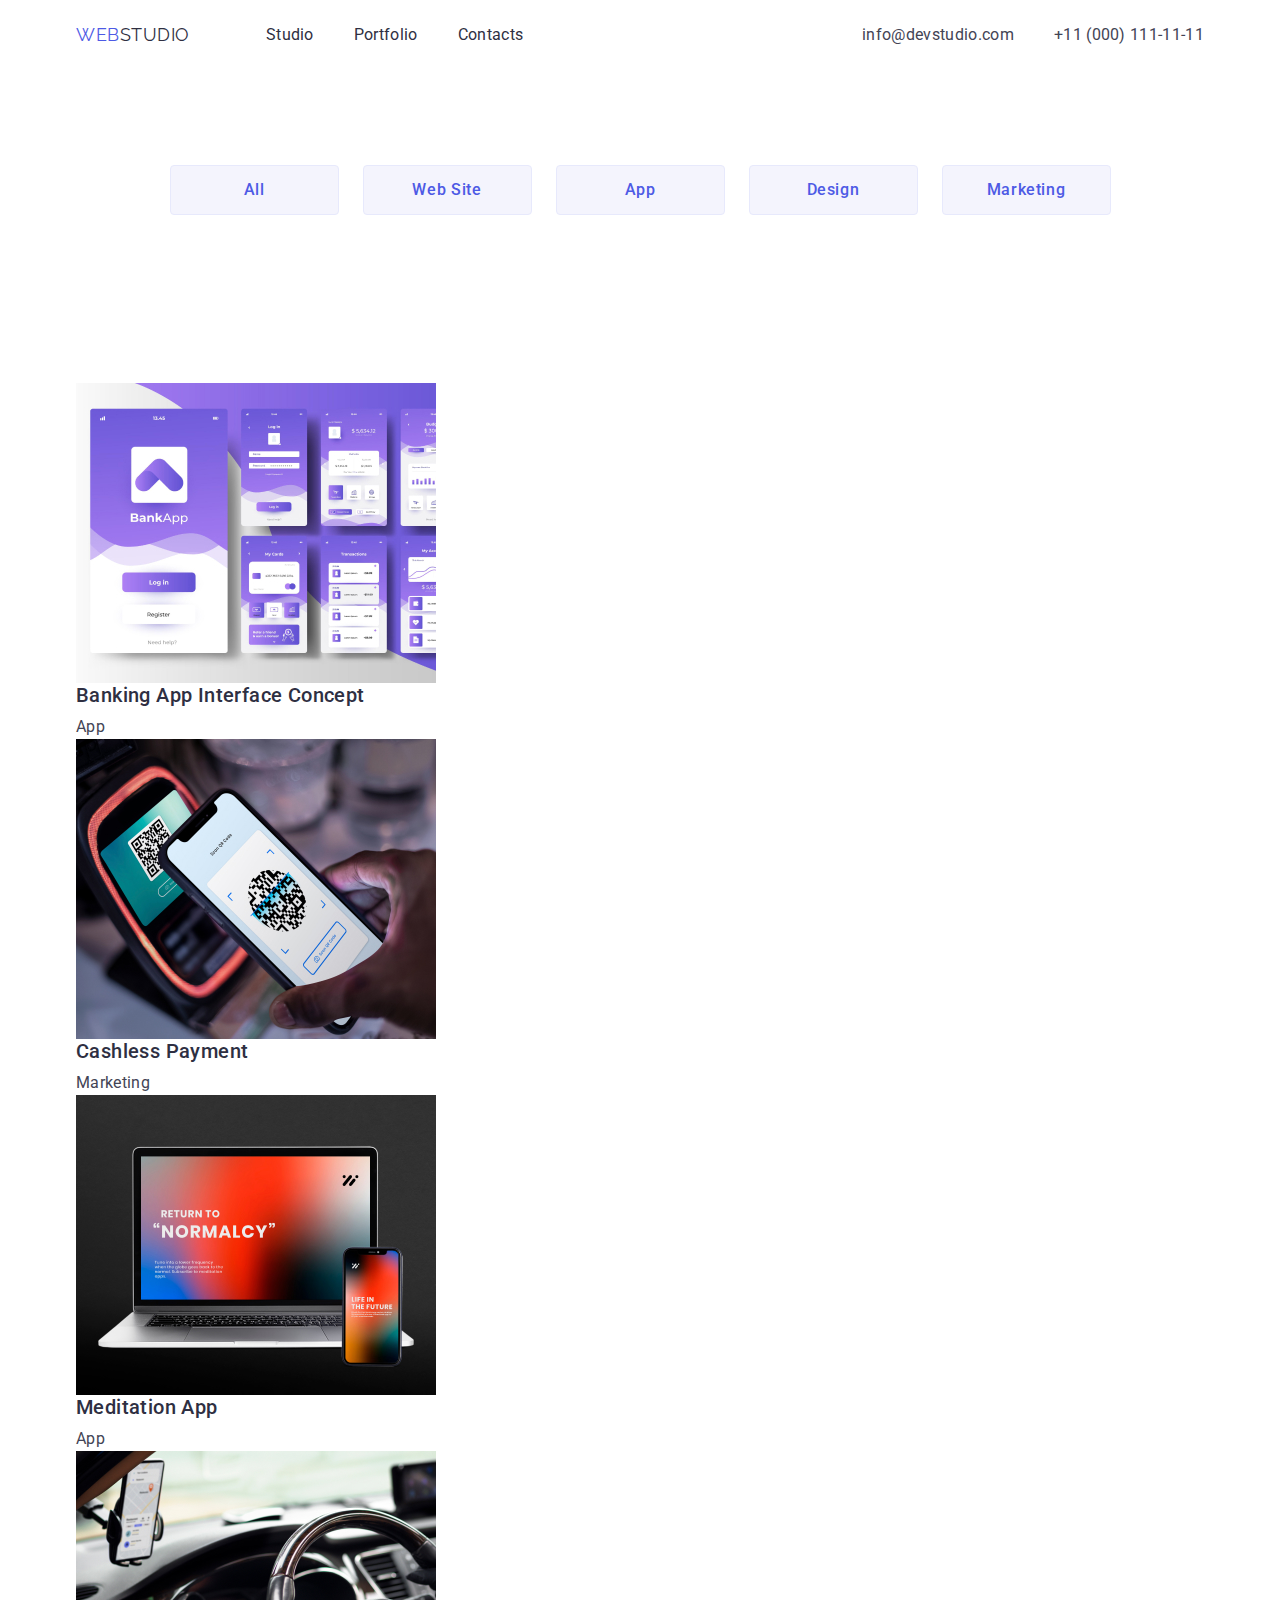
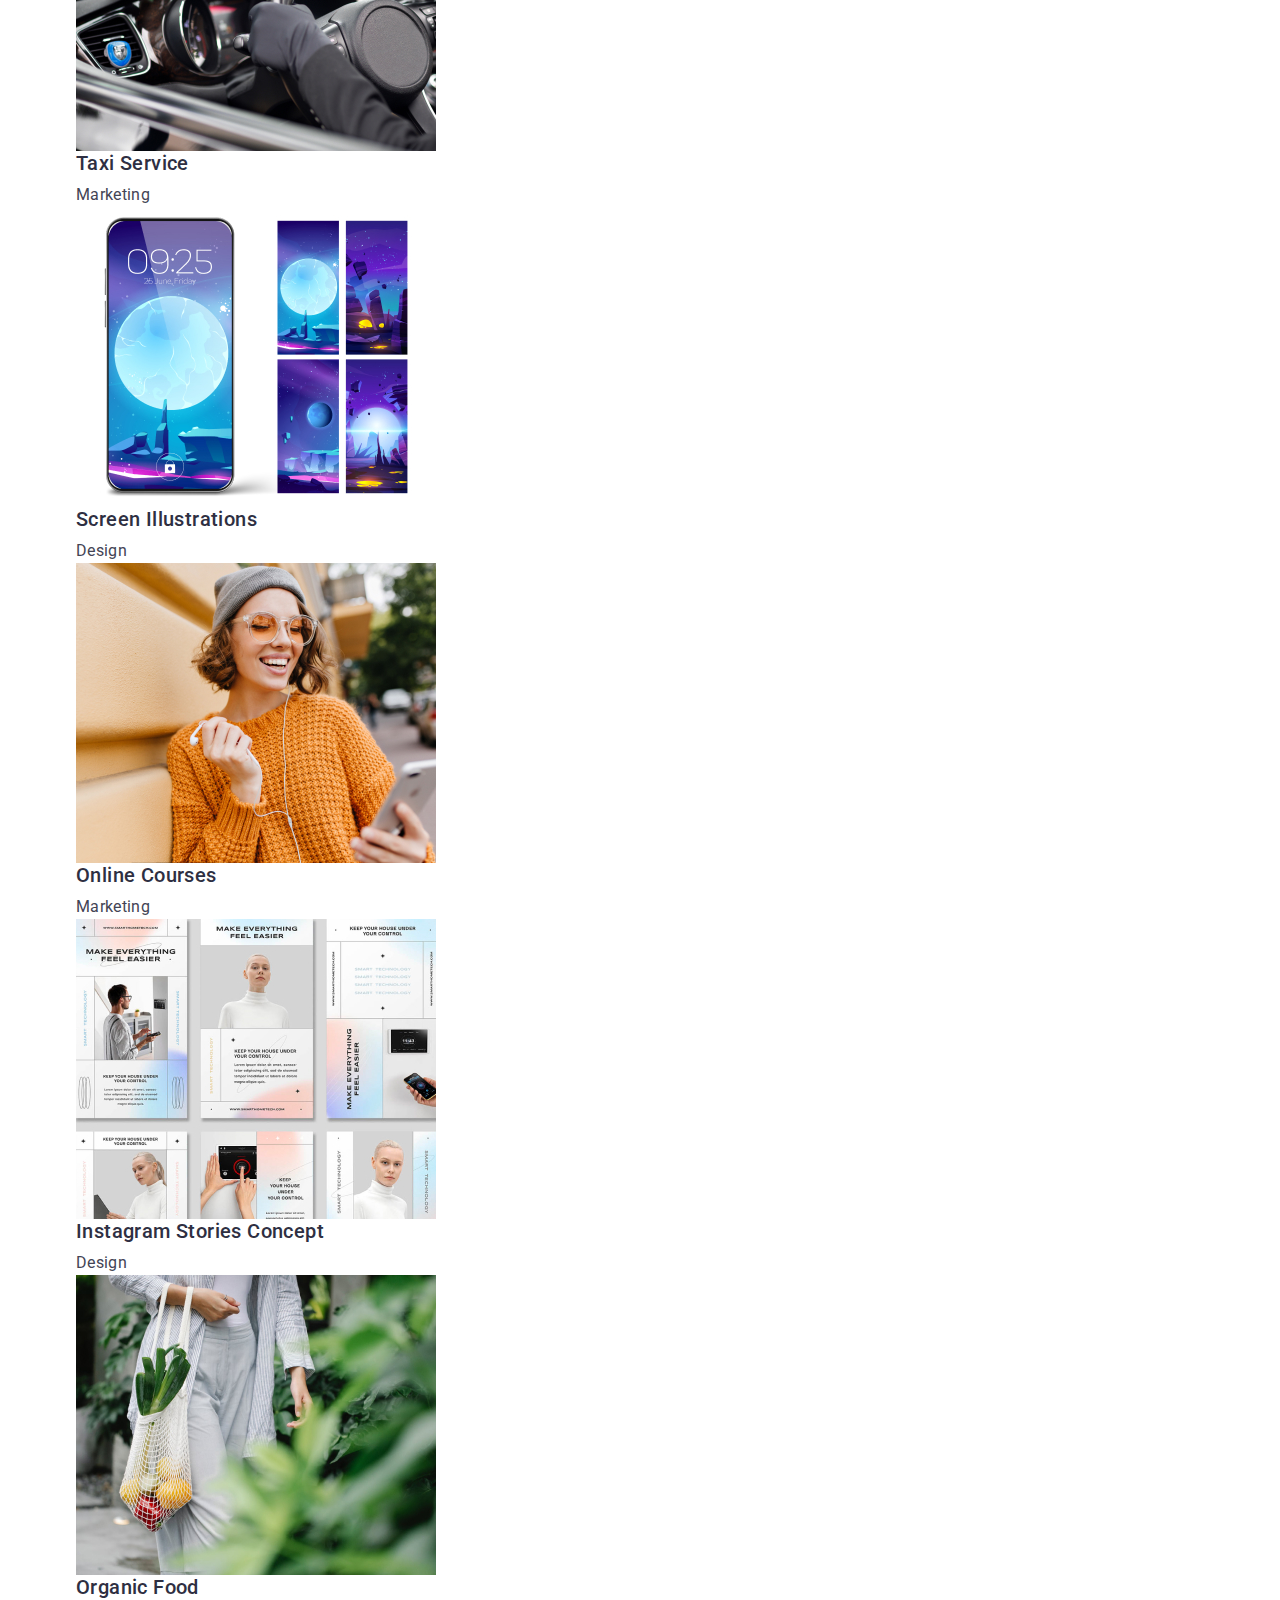
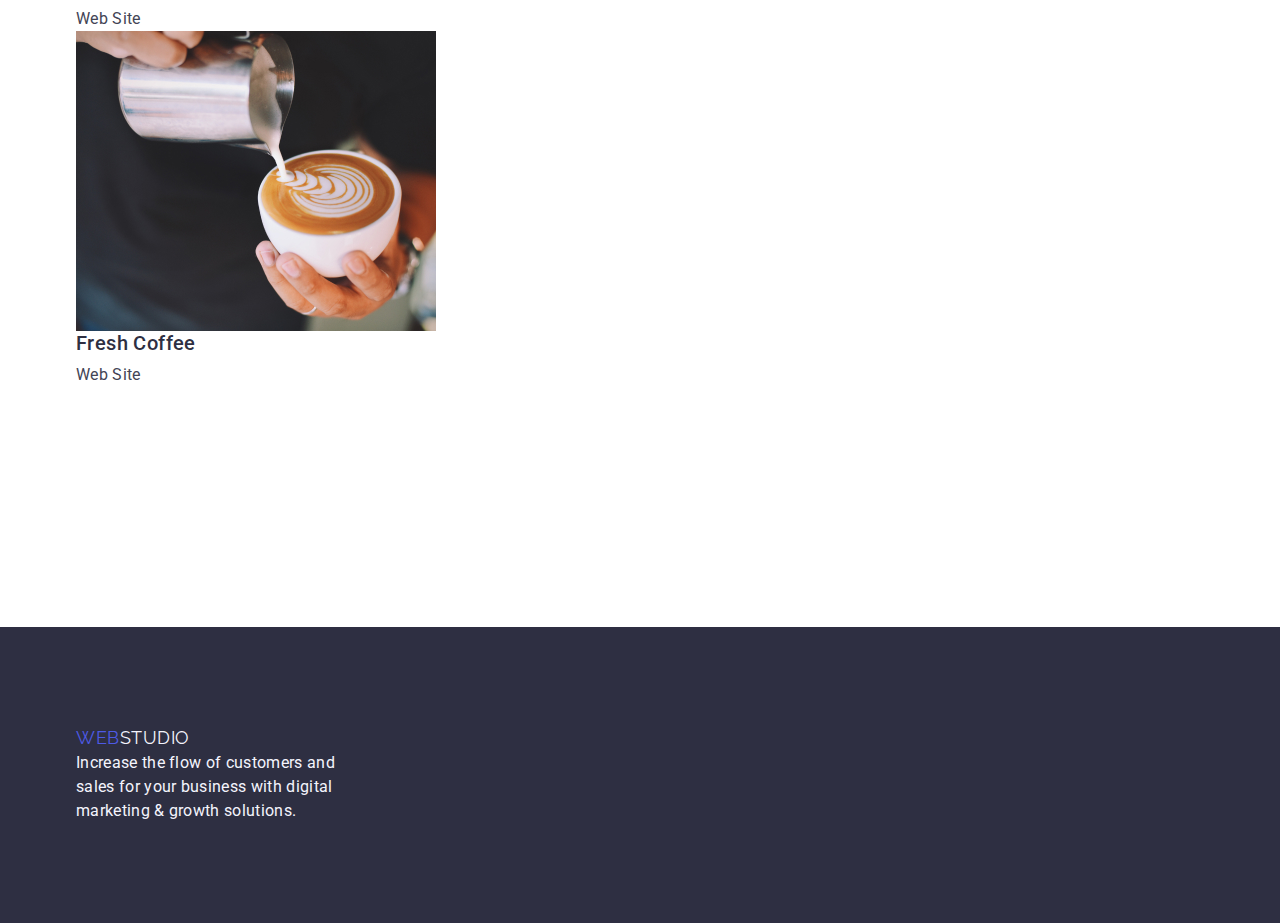
==== commit 11ab8ba0: "Update" ====
--- a/portfolio.html
+++ b/portfolio.html
@@ -20,24 +20,28 @@
     <!-- HEADER -->
 
     <header class="header">
-      <div class="container">
+      <div class="header-container container">
         <nav class="nav">
-          <a href="./index.html" class="logo link">Web<span class="logo-blue">Studio</span></a>
-          <!-- nav list -->
-          <ul class="list">
-            <li class="item"><a href="./index.html" class="link">Studio</a></li>
-            <li class="item"><a href="./portfolio.html" class="link">Portfolio</a></li>
-            <li class="item"><a href="" class="link">Contacts</a></li>
+          <a class="logo-header link" href="./index.html"
+            >Web<span class="logo-blue">Studio</span></a
+          >
+          <ul class="menu-nav-list list">
+            <li class="menu-nav-item">
+              <a class="menu-nav-link link" href="./index.html">Studio</a>
+            </li>
+            <li class="menu-nav-item">
+              <a class="menu-nav-link link" href="./portfolio.html">Portfolio</a>
+            </li>
+            <li class="menu-nav-item"><a class="menu-nav-link link" href="">Contacts</a></li>
           </ul>
         </nav>
-        <!-- adress -->
-        <address class="address">
-          <ul class="contacts list">
-            <li class="item">
-              <a href="mailto:info@devstudio.com" class="link">info@devstudio.com</a>
-            </li>
-            <li class="item">
-              <a href="tel:+110001111111" class="link">+11 (000) 111-11-11</a>
+        <address>
+          <ul class="address-list list">
+            <li class="menu-nav-contact">
+              <a href="mailto:info@devstudio.com" class="contact link">info@devstudio.com</a>
+            </li>
+            <li class="menu-nav-contact">
+              <a href="tel:+110001111111" class="contact link">+11 (000) 111-11-11</a>
             </li>
           </ul>
         </address>
@@ -45,114 +49,164 @@
     </header>
 
     <!-- MAIN -->
+
     <main>
-      <!-- gallery buttons -->
+      <!-- GALLERY BUTTONS -->
+
       <section class="gallery">
         <div class="container">
           <h1 hidden>Buttons</h1>
-          <ul class="list">
-            <li class="item"><button type="button" class="btn-gallery">All</button></li>
-            <li class="item"><button type="button" class="btn-gallery">Web Site</button></li>
-            <li class="item"><button type="button" class="btn-gallery">App</button></li>
-            <li class="item"><button type="button" class="btn-gallery">Design</button></li>
-            <li class="item"><button type="button" class="btn-gallery">Marketing</button></li>
-          </ul>
-          <!-- gallery cards -->
-          <ul class="list">
-            <li class="gallery-card">
-              <a class="link" href="">
-                <img
+          <ul class="btn-menu list">
+            <li class="btn-item"><button class="btn-modal" type="button">All</button></li>
+            <li class="btn-item"><button class="btn-modal" type="button">Web Site</button></li>
+            <li class="btn-item"><button class="btn-modal" type="button">App</button></li>
+            <li class="btn-item"><button class="btn-modal" type="button">Design</button></li>
+            <li class="btn-item"><button class="btn-modal" type="button">Marketing</button></li>
+          </ul>
+
+          <!-- GALLERY CARDS -->
+
+          <ul class="gallery list">
+            <li class="gallery-card">
+              <a class="link" href="">
+                <img
+                  class="gallery-img"
                   src="./images/content-card-1.jpg"
                   alt="Banking App Interface Concept"
                   width="360"
-                />
-                <div class="info">
-                  <h2 class="title">Banking App Interface Concept</h2>
-                  <p class="text">App</p>
-                </div>
-              </a>
-            </li>
-
-            <li class="gallery-card">
-              <a class="link" href="">
-                <img src="./images/content-card-2.jpg" alt="Cashless Payment" width="360" />
-                <div class="info">
-                  <h2 class="title">Cashless Payment</h2>
-                  <p class="text">Marketing</p>
-                </div>
-              </a>
-            </li>
-
-            <li class="gallery-card">
-              <a class="link" href="">
-                <img src="./images/content-card-3.jpg" alt="Meditation App" width="360" />
-                <div class="info">
-                  <h2 class="title">Meditation App</h2>
-                  <p class="text">App</p>
-                </div>
-              </a>
-            </li>
-
-            <li class="gallery-card">
-              <a class="link" href="">
-                <img src="./images/content-card-4.jpg" alt="Taxi Service" width="360" />
-                <div class="info">
-                  <h2 class="title">Taxi Service</h2>
-                  <p class="text">Marketing</p>
-                </div>
-              </a>
-            </li>
-
-            <li class="gallery-card">
-              <a class="link" href="">
-                <img src="./images/content-card-5.jpg" alt="Screen Illustrations" width="360" />
-                <div class="info">
-                  <h2 class="title">Screen Illustrations</h2>
-                  <p class="text">Design</p>
-                </div>
-              </a>
-            </li>
-
-            <li class="gallery-card">
-              <a class="link" href="">
-                <img src="./images/content-card-6.jpg" alt="Online Courses" width="360" />
-                <div class="info">
-                  <h2 class="title">Online Courses</h2>
-                  <p class="text">Marketing</p>
-                </div>
-              </a>
-            </li>
-
-            <li class="gallery-card">
-              <a class="link" href="">
-                <img
+                  height="300"
+                />
+                <div class="gallery-content">
+                  <h2 class="features-item-title">Banking App Interface Concept</h2>
+                  <p class="features-text">App</p>
+                </div>
+              </a>
+            </li>
+
+            <li class="gallery-card">
+              <a class="link" href="">
+                <img
+                  class="gallery-img"
+                  src="./images/content-card-2.jpg"
+                  alt="Cashless Payment"
+                  width="360"
+                  height="300"
+                />
+                <div class="gallery-content">
+                  <h2 class="features-item-title">Cashless Payment</h2>
+                  <p class="features-text">Marketing</p>
+                </div>
+              </a>
+            </li>
+
+            <li class="gallery-card">
+              <a class="link" href="">
+                <img
+                  class="gallery-img"
+                  src="./images/content-card-3.jpg"
+                  alt="Meditation App"
+                  width="360"
+                  height="300"
+                />
+                <div class="gallery-content">
+                  <h2 class="features-item-title">Meditation App</h2>
+                  <p class="features-text">App</p>
+                </div>
+              </a>
+            </li>
+
+            <li class="gallery-card">
+              <a class="link" href="">
+                <img
+                  class="gallery-img"
+                  src="./images/content-card-4.jpg"
+                  alt="Taxi Service"
+                  width="360"
+                  height="300"
+                />
+                <div class="gallery-content">
+                  <h2 class="features-item-title">Taxi Service</h2>
+                  <p class="features-text">Marketing</p>
+                </div>
+              </a>
+            </li>
+
+            <li class="gallery-card">
+              <a class="link" href="">
+                <img
+                  class="gallery-img"
+                  src="./images/content-card-5.jpg"
+                  alt="Screen Illustrations"
+                  width="360"
+                  height="300"
+                />
+                <div class="gallery-content">
+                  <h2 class="features-item-title">Screen Illustrations</h2>
+                  <p class="features-text">Design</p>
+                </div>
+              </a>
+            </li>
+
+            <li class="gallery-card">
+              <a class="link" href="">
+                <img
+                  class="gallery-img"
+                  src="./images/content-card-6.jpg"
+                  alt="Online Courses"
+                  width="360"
+                  height="300"
+                />
+                <div class="gallery-content">
+                  <h2 class="features-item-title">Online Courses</h2>
+                  <p class="features-text">Marketing</p>
+                </div>
+              </a>
+            </li>
+
+            <li class="gallery-card">
+              <a class="link" href="">
+                <img
+                  class="gallery-img"
                   src="./images/content-card-7.jpg"
                   alt="Instagram Stories Concept"
                   width="360"
-                />
-                <div class="info">
-                  <h2 class="title">Instagram Stories Concept</h2>
-                  <p class="text">Design</p>
-                </div>
-              </a>
-            </li>
-
-            <li class="gallery-card">
-              <a class="link" href="">
-                <img src="./images/content-card-8.jpg" alt="Organic Food" width="360" />
-                <div class="info">
-                  <h2 class="title">Organic Food</h2>
-                  <p class="text">Web Site</p>
-                </div>
-              </a>
-            </li>
-
-            <li class="gallery-card">
-              <a class="link" href="">
-                <img src="./images/content-card-9.jpg" alt="Fresh Coffee" width="360" />
-                <div class="info">
-                  <h2 class="title">Fresh Coffee</h2>
-                  <p class="text">Web Site</p>
+                  height="300"
+                />
+                <div class="gallery-content">
+                  <h2 class="features-item-title">Instagram Stories Concept</h2>
+                  <p class="features-text">Design</p>
+                </div>
+              </a>
+            </li>
+
+            <li class="gallery-card">
+              <a class="link" href="">
+                <img
+                  class="gallery-img"
+                  src="./images/content-card-8.jpg"
+                  alt="Organic Food"
+                  width="360"
+                  height="300"
+                />
+                <div class="gallery-content">
+                  <h2 class="features-item-title">Organic Food</h2>
+                  <p class="features-text">Web Site</p>
+                </div>
+              </a>
+            </li>
+
+            <li class="gallery-card">
+              <a class="link" href="">
+                <img
+                  class="gallery-img"
+                  src="./images/content-card-9.jpg"
+                  alt="Fresh Coffee"
+                  width="360"
+                  height="300"
+                />
+                <div class="gallery-content">
+                  <h2 class="features-item-title">Fresh Coffee</h2>
+                  <p class="features-text">Web Site</p>
                 </div>
               </a>
             </li>
@@ -165,7 +219,9 @@
 
     <footer class="footer">
       <div class="container">
-        <a class="logo link" href="./index.html">Web<span class="logo-white">Studio</span> </a>
+        <a href="./index.html" class="logo-footer link"
+          >Web<span class="logo-white">Studio</span></a
+        >
         <p class="text-white">
           Increase the flow of customers and sales for your business with digital marketing & growth
           solutions.
--- a/css/style.css
+++ b/css/style.css
@@ -7,6 +7,7 @@
   --color-secondary-text: #434455;
   --accent: #4d5ae5;
   --accent-pressed-state: #404bbf;
+  --accent-hairlines: #e7e9fc;
   --color-bg-team: #f4f4fd;
 }
 h1,
@@ -15,74 +16,112 @@
 h4,
 p {
   margin-top: 0;
-  padding-bottom: 0;
+  margin-bottom: 0;
 }
 ul,
 ol {
   margin-top: 0;
-  padding-bottom: 0;
+  margin-bottom: 0;
   padding-left: 0;
 }
 img {
   display: block;
+  max-width: 100%;
+  height: auto;
+}
+button {
+  cursor: pointer;
+  border: none;
 }
 body {
-  font-size: 36px;
   font-weight: 400;
-  line-height: 1.5;
+  font-size: 16px;
+  line-height: 1.5;
+  letter-spacing: 0.02em;
   font-family: var(--primary-font);
   color: var(--color-secondary-text);
   background-color: var(--primary-bg-color);
 }
+
 .list {
   list-style: none;
 }
 .link {
   text-decoration: none;
-}
-/* title */
-.title {
-  font-family: 'Roboto', sans-serif;
-  text-decoration: none;
-  font-weight: 700;
-  font-size: 36px;
-  line-height: 1.11;
-  text-align: center;
-  letter-spacing: 0.02em;
-  text-transform: capitalize;
-  color: var(--color-main-text);
-}
+  font-style: normal;
+}
+
 /* container */
 .container {
   max-width: 1158px;
+  margin-left: auto;
   margin-right: auto;
-  margin-left: auto;
   padding-left: 15px;
   padding-right: 15px;
 }
+
 /* header */
-.header {
-  border-bottom: 1px solid #e7e9fc;
-}
-
+
+.header-container {
+  display: flex;
+  justify-content: space-between;
+  align-items: center;
+}
+/* nav  */
+.nav {
+  display: flex;
+  justify-content: space-between;
+  align-items: center;
+}
 /* logo */
-.logo {
+.logo-header {
   display: inline-block;
-  padding: 24px;
+  padding: 24px 0;
   font-size: 18px;
-  font-weight: 800;
   line-height: 1.17;
-  letter-spacing: 0.54px;
+  margin-right: 76px;
+  letter-spacing: 0.03em;
   text-transform: uppercase;
-  margin-right: 76px;
   font-family: var(--secondary-font);
   color: var(--accent);
 }
 .logo-blue {
   color: var(--color-main-text);
 }
-/* nav  */
-
+.logo-white {
+  color: var(--color-bg-team);
+}
+.menu-nav-list,
+.address-list {
+  display: flex;
+  gap: 40px;
+}
+.menu-nav-contact {
+  font-weight: 500;
+  font-size: 16px;
+  line-height: 1.5;
+  letter-spacing: 0.02em;
+  color: var(--secondary-bg-color);
+}
+.menu-nav-link {
+  color: var(--secondary-bg-color);
+}
+.contact:hover,
+.contact:focus,
+.menu-nav-list:hover,
+.menu-nav-list:focus,
+.menu-nav-link:hover,
+.menu-nav-link:focus {
+  color: var(--accent-pressed-state);
+}
+
+.contact {
+  font-weight: 400;
+  font-size: 16px;
+  line-height: 1.5;
+  letter-spacing: 0.02em;
+  color: var(--color-secondary-text);
+}
 /* hero */
 .hero {
   padding: 188px 0;
@@ -90,15 +129,156 @@
   margin-left: auto;
   color: #ffffff;
   background-color: var(--secondary-bg-color);
+}
+
+/* button */
+.hero-banner-title {
+  margin: 0 auto 36px auto;
+  max-width: 496px;
+  font-weight: 700;
+  font-size: 56px;
+  line-height: 1.07;
   text-align: center;
+  letter-spacing: 0.02em;
+  color: var(--primary-bg-color);
+}
+.btn-banner {
+  display: block;
+  margin: 0 auto;
+  min-width: 169px;
+  padding: 16px 32px;
+  border-radius: 4px;
+  box-shadow: 0px 4px 4px 0px rgba(0, 0, 0, 0.15);
+  font-family: inherit;
+  font-style: normal;
+  font-weight: 500;
+  font-size: 16px;
+  line-height: 1.5;
+  letter-spacing: 0.04em;
+  color: var(--primary-bg-color);
+  background: var(--accent);
+}
+.btn-banner:hover,
+.btn-banner:focus {
+  background-color: var(--accent-pressed-state);
+}
+/* section features */
+.features {
+  padding: 120px 0;
+}
+.features-list {
+  display: flex;
+  gap: 24px;
+}
+.features-item {
+  width: calc((100% - 72px) / 4);
+  border-radius: 0px 0px 4px 4px;
+  background-color: var(--primary-bg-color);
+}
+.features-item-title {
+  margin-bottom: 8px;
+  font-weight: 500;
+  font-size: 20px;
+  line-height: 1.2;
+  letter-spacing: 0.02em;
+  color: var(--color-main-text);
+}
+.features-text {
+  color: var(--color-secondary-text);
+}
+/* section works */
+.works {
+  padding-bottom: 120px;
+}
+.works-container {
+  display: flex;
+  flex-direction: column;
+  align-items: center;
+}
+.works-list {
+  display: flex;
+  justify-content: space-between;
+  gap: 24px;
+  margin-top: 72px;
+}
+/* section team */
+.team {
+  padding-top: 120px;
+  padding-bottom: 120px;
+  background-color: var(--color-bg-team);
+}
+.team-container {
+  display: flex;
+  flex-direction: column;
+  flex-wrap: wrap;
+}
+.team-list {
+  display: flex;
+  gap: 24px;
+}
+.section-title {
+  margin-bottom: 60px;
+  text-align: center;
+}
+.team-card {
+  flex-basis: calc((100% - 24px * 3) / 4);
+}
+
+/* PORTFOLIO */
+.gallery {
+  padding-top: 96px;
+  padding-bottom: 120px;
+}
+.btn-menu {
+  display: flex;
+  margin-bottom: 72px;
+  justify-content: center;
+  gap: 24px;
+}
+.btn-modal {
+  min-width: 169px;
+  padding: 12px 24px;
+  border-radius: 4px;
+  border: 1px solid var(--accent-hairlines);
+  font-family: inherit;
+  font-style: normal;
+  font-weight: 500;
+  font-size: 16px;
+  line-height: 1.5;
+  letter-spacing: 0.04em;
+  background-color: var(--color-bg-team);
+  color: var(--accent);
 }
 /* footer */
 .footer {
+  padding-top: 100px;
+  padding-bottom: 100px;
   background-color: var(--secondary-bg-color);
 }
-.logo-white {
+.logo-footer {
+  display: inline-block;
+  font-size: 18px;
+  line-height: 1.17;
+  margin-right: 76px;
+  letter-spacing: 0.03em;
+  text-transform: uppercase;
+  font-family: var(--secondary-font);
+  color: var(--accent);
+}
+.text-white {
+  width: 264px;
   color: var(--color-bg-team);
 }
-.text-white {
-  color: var(--color-bg-team);
-}
+.hidden {
+  position: absolute;
+  width: 1px;
+  height: 1px;
+  margin: -1px;
+  border: 0;
+  padding: 0;
+
+  white-space: nowrap;
+  clip-path: inset(100%);
+  clip: rect(0 0 0 0);
+  overflow: hidden;
+}
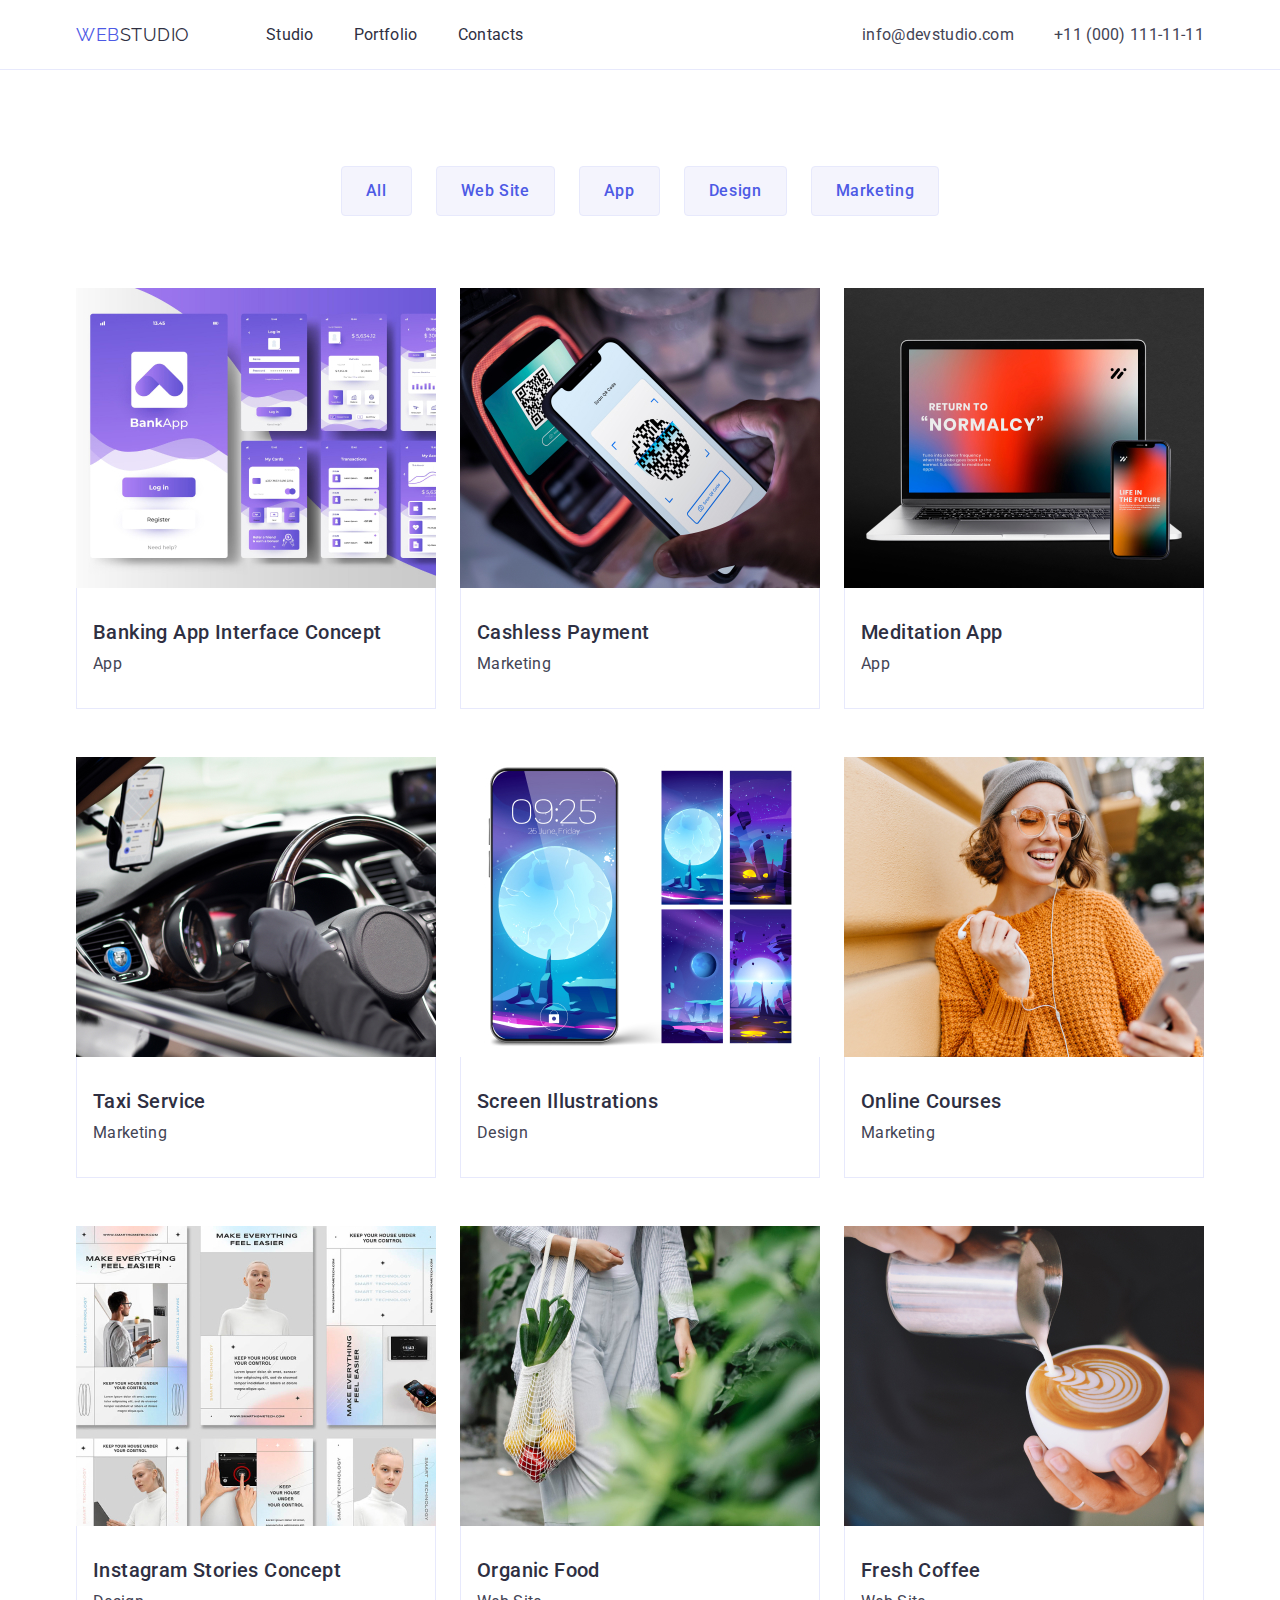
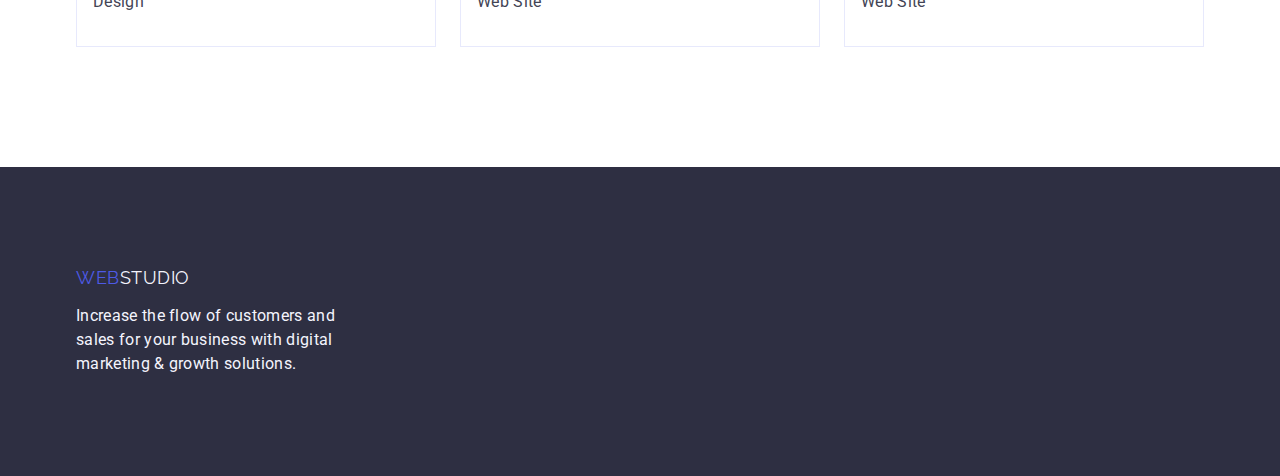
==== commit 0476ab00: "Update" ====
--- a/portfolio.html
+++ b/portfolio.html
@@ -53,7 +53,7 @@
     <main>
       <!-- GALLERY BUTTONS -->
 
-      <section class="gallery">
+      <section class="gallery-section">
         <div class="container">
           <h1 hidden>Buttons</h1>
           <ul class="btn-menu list">
--- a/css/style.css
+++ b/css/style.css
@@ -61,7 +61,9 @@
 }
 
 /* header */
-
+.header {
+  border-bottom: 1px solid #e7e9fc;
+}
 .header-container {
   display: flex;
   justify-content: space-between;
@@ -222,10 +224,20 @@
 }
 .team-card {
   flex-basis: calc((100% - 24px * 3) / 4);
-}
-
+  border-radius: 0px 0px 4px 4px;
+  background-color: var(--primary-bg-color);
+}
+.team-content {
+  padding: 32px 16px;
+}
+.team-item-title {
+  text-align: center;
+}
+.team-text {
+  text-align: center;
+}
 /* PORTFOLIO */
-.gallery {
+.gallery-section {
   padding-top: 96px;
   padding-bottom: 120px;
 }
@@ -236,11 +248,10 @@
   gap: 24px;
 }
 .btn-modal {
-  min-width: 169px;
   padding: 12px 24px;
   border-radius: 4px;
   border: 1px solid var(--accent-hairlines);
-  font-family: inherit;
+  font-family: var(--primary-font);
   font-style: normal;
   font-weight: 500;
   font-size: 16px;
@@ -248,6 +259,20 @@
   letter-spacing: 0.04em;
   background-color: var(--color-bg-team);
   color: var(--accent);
+}
+.gallery {
+  display: flex;
+  flex-wrap: wrap;
+  justify-content: center;
+  gap: 48px 24px;
+}
+.gallery-card {
+  width: calc((100% - 48px) / 3);
+}
+.gallery-content {
+  padding: 32px 16px;
+  border: 1px solid #e7e9fc;
+  border-top: none;
 }
 /* footer */
 .footer {
@@ -257,6 +282,7 @@
 }
 .logo-footer {
   display: inline-block;
+  margin-bottom: 16px;
   font-size: 18px;
   line-height: 1.17;
   margin-right: 76px;
